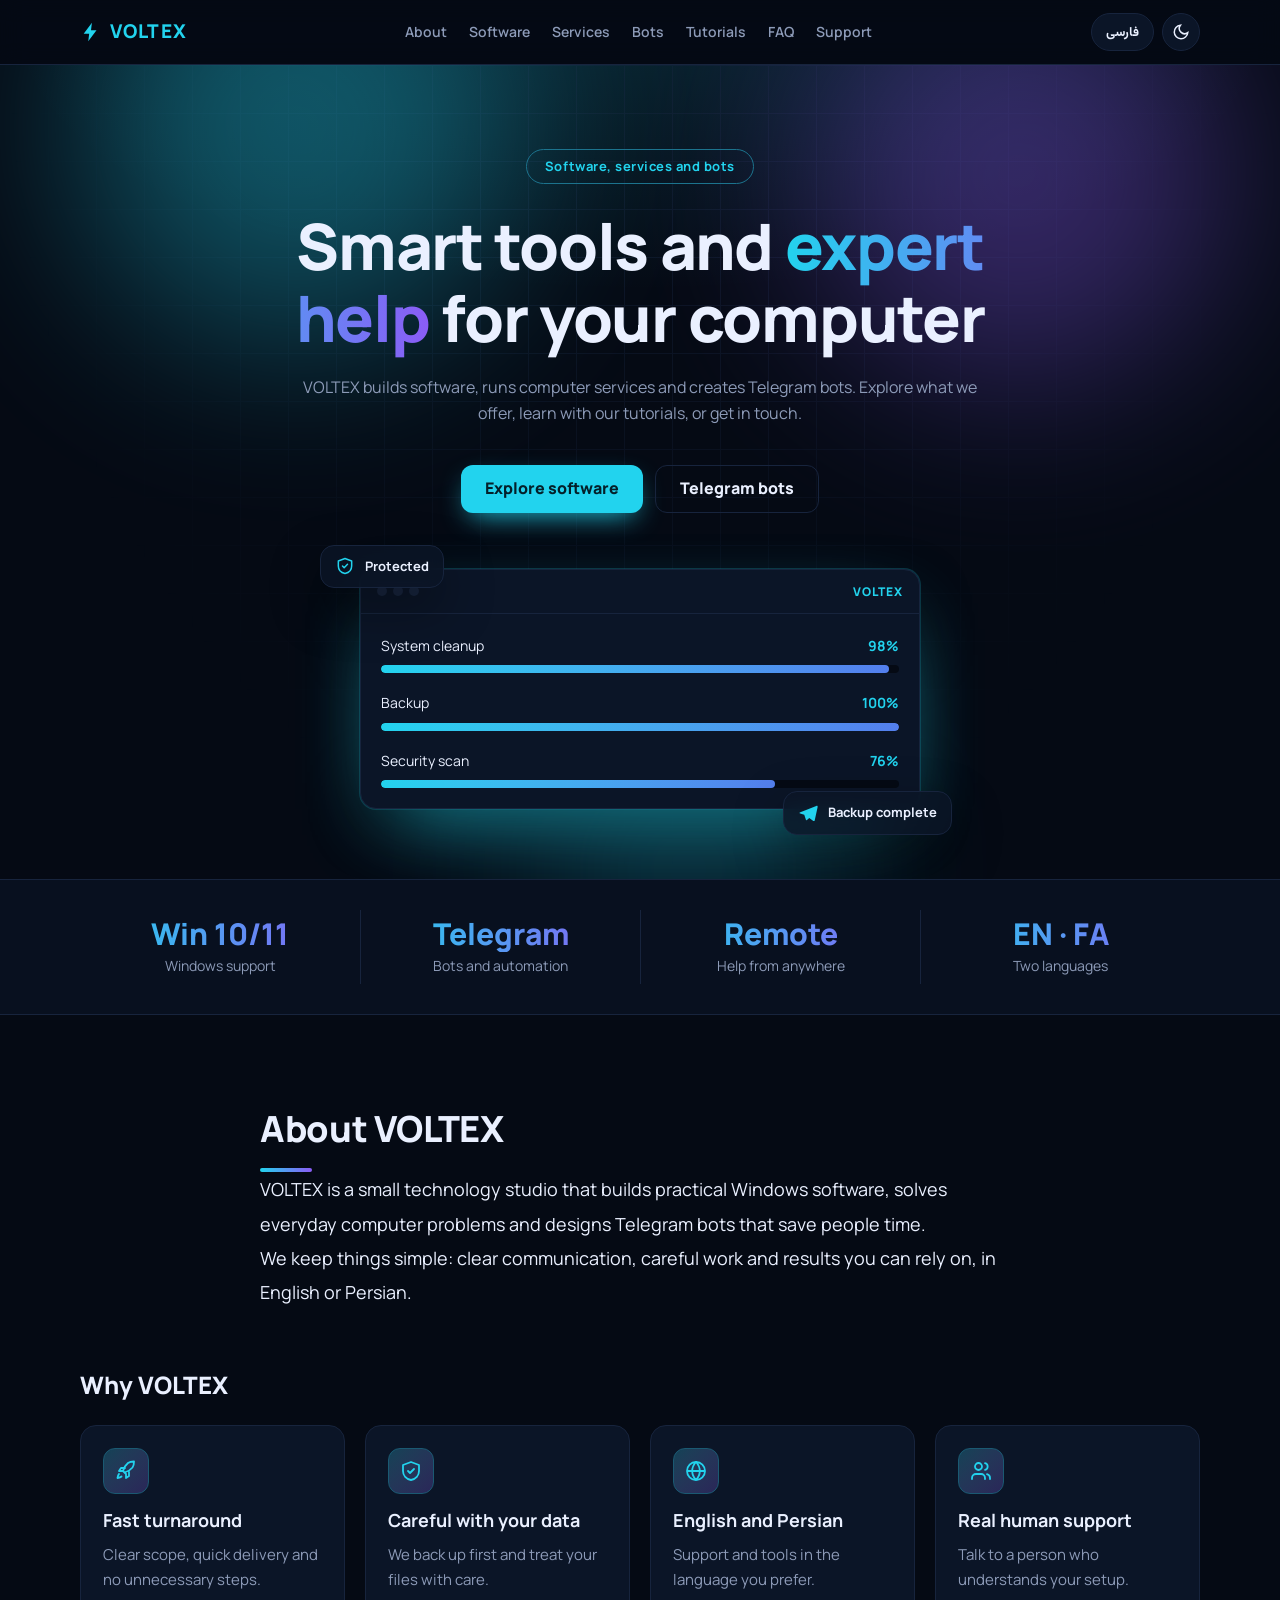
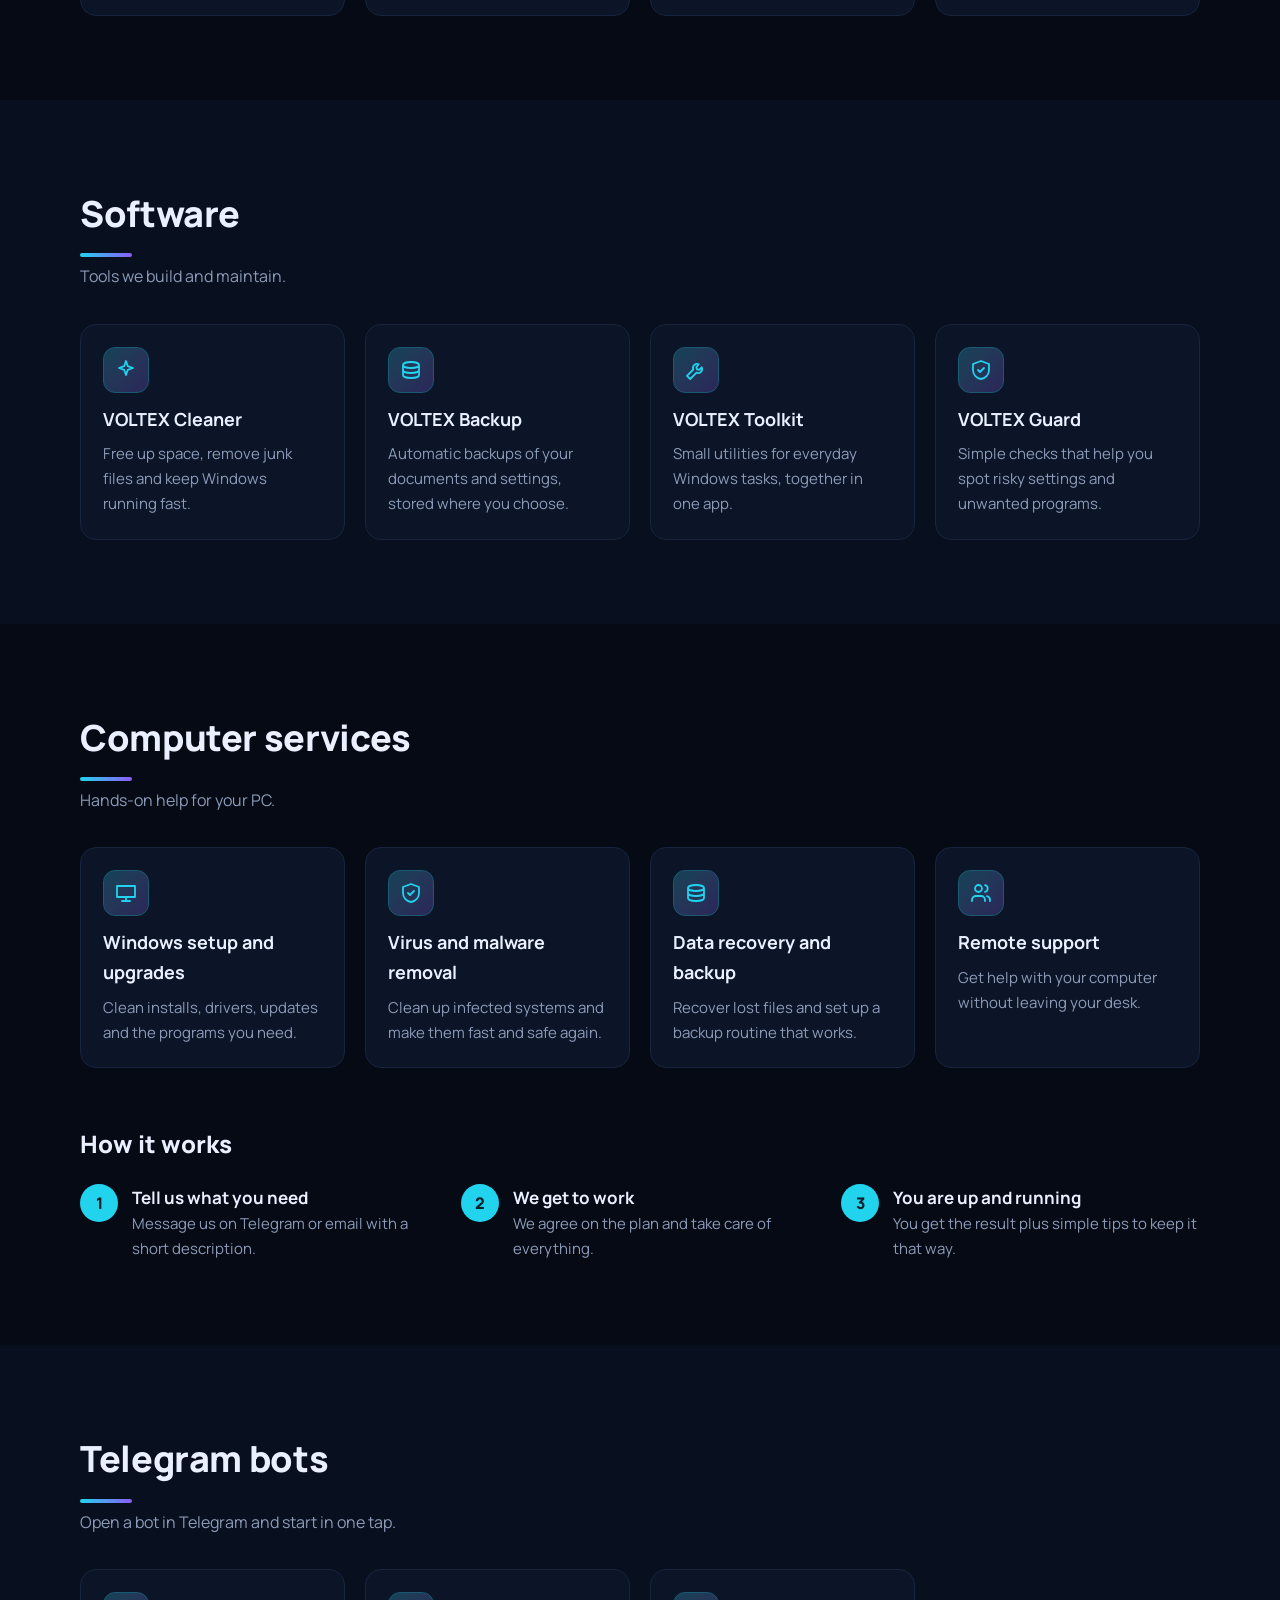
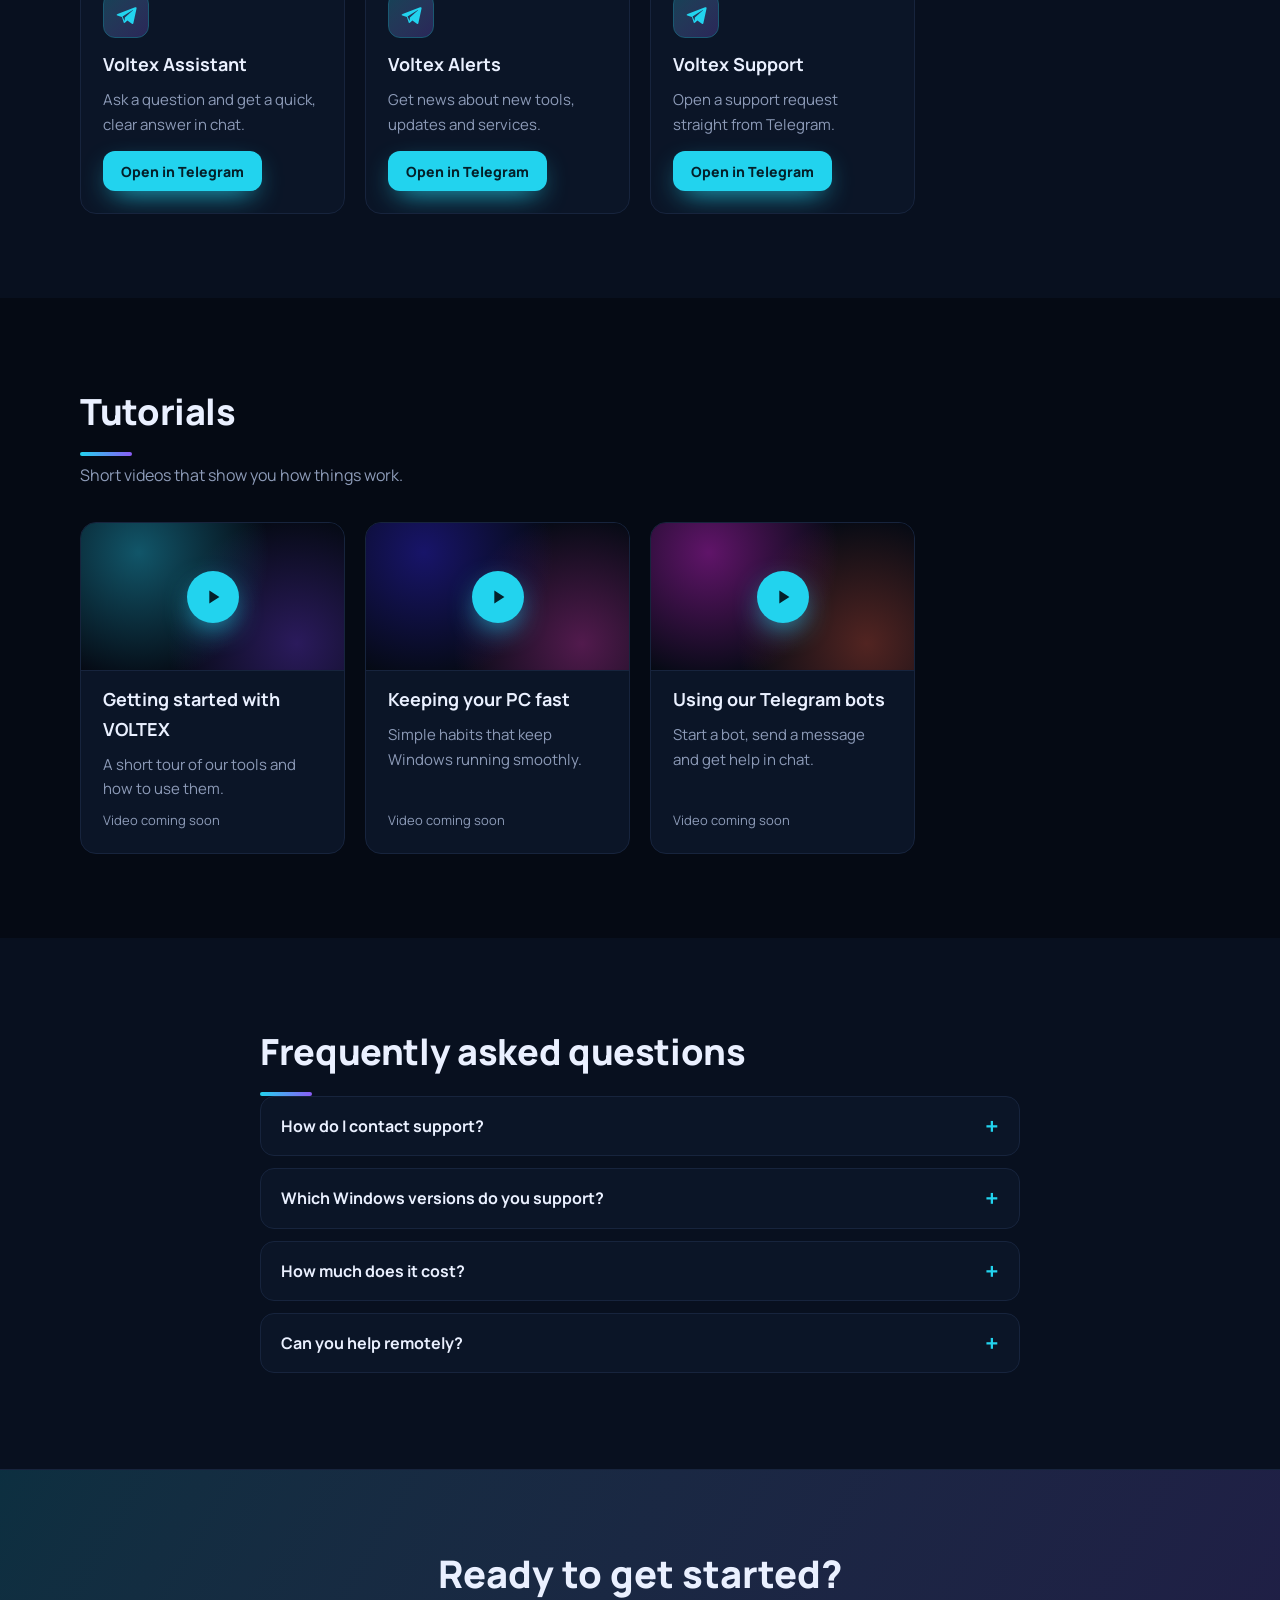
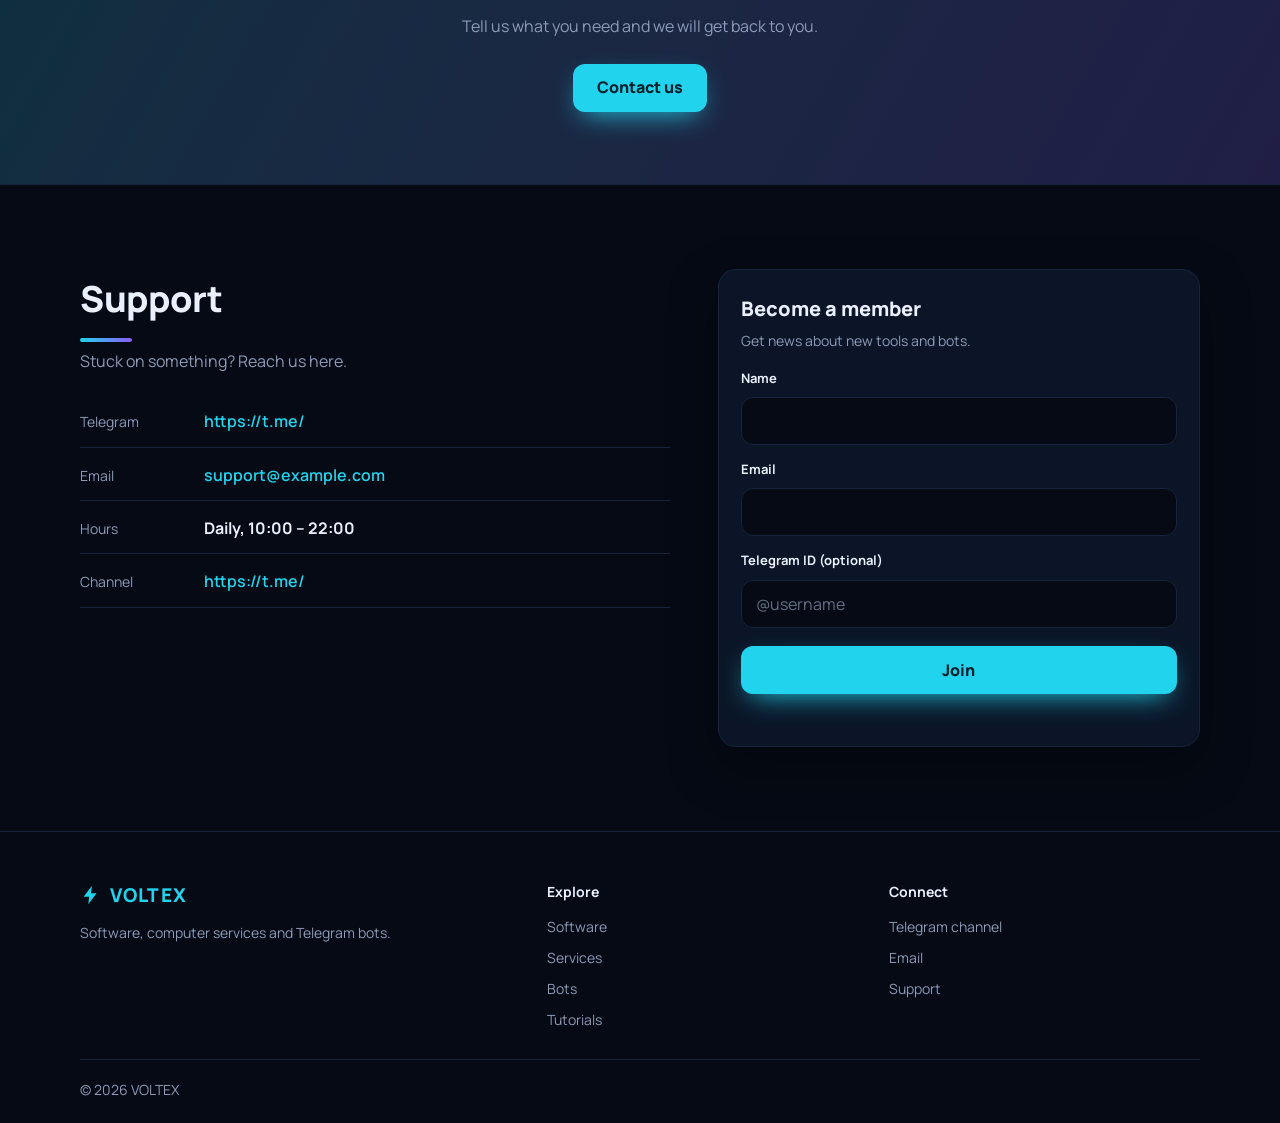
==== index.html @ 44227207 "Add files via upload" ====
<!DOCTYPE html>
<html lang="en" dir="ltr" data-theme="dark">
<head>
<meta charset="utf-8">
<meta name="viewport" content="width=device-width, initial-scale=1">
<title>VOLTEX</title>
<script>
  (function(){try{var t=localStorage.getItem("vx-theme")||"dark",l=localStorage.getItem("vx-lang")||"en",r=document.documentElement;
  r.dataset.theme=t;r.lang=l;r.dir=l==="fa"?"rtl":"ltr";}catch(e){}})();
</script>
<link rel="preconnect" href="https://fonts.googleapis.com">
<link rel="preconnect" href="https://fonts.gstatic.com" crossorigin>
<link href="https://fonts.googleapis.com/css2?family=Manrope:wght@400;500;600;700;800&family=Vazirmatn:wght@400;500;600;700;800&display=swap" rel="stylesheet">
<link rel="stylesheet" href="css/style.css">
</head>
<body>

<header class="nav">
  <div class="wrap nav-in">
    <a class="brand" href="#top" aria-label="VOLTEX">
      <svg width="22" height="22" viewBox="0 0 24 24" aria-hidden="true"><path d="M13 2 4 14h6l-1 8 9-12h-6z" fill="currentColor"/></svg>
      VOLTEX
    </a>
    <nav class="links" id="links">
      <a href="#about"><span class="en">About</span><span class="fa">معرفی</span></a>
      <a href="#software"><span class="en">Software</span><span class="fa">نرم‌افزار</span></a>
      <a href="#services"><span class="en">Services</span><span class="fa">خدمات</span></a>
      <a href="#bots"><span class="en">Bots</span><span class="fa">ربات‌ها</span></a>
      <a href="#tutorials"><span class="en">Tutorials</span><span class="fa">آموزش‌ها</span></a>
      <a href="#faq"><span class="en">FAQ</span><span class="fa">سوالات</span></a>
      <a href="#support"><span class="en">Support</span><span class="fa">پشتیبانی</span></a>
    </nav>
    <div class="tools">
      <button class="chip" id="langBtn" type="button" aria-label="Language"><span class="en">فارسی</span><span class="fa">EN</span></button>
      <button class="chip round" id="themeBtn" type="button" aria-label="Theme">
        <svg class="i-moon" width="18" height="18" viewBox="0 0 24 24" fill="none" stroke="currentColor" stroke-width="2"><path d="M21 12.8A9 9 0 1 1 11.2 3a7 7 0 0 0 9.8 9.8z"/></svg>
        <svg class="i-sun" width="18" height="18" viewBox="0 0 24 24" fill="none" stroke="currentColor" stroke-width="2"><circle cx="12" cy="12" r="4"/><path d="M12 2v2M12 20v2M4.9 4.9l1.4 1.4M17.7 17.7l1.4 1.4M2 12h2M20 12h2M4.9 19.1l1.4-1.4M17.7 6.3l1.4-1.4"/></svg>
      </button>
      <button class="chip round burger" id="burger" type="button" aria-label="Menu">
        <svg width="18" height="18" viewBox="0 0 24 24" fill="none" stroke="currentColor" stroke-width="2"><path d="M4 7h16M4 12h16M4 17h16"/></svg>
      </button>
    </div>
  </div>
</header>

<main id="top">
<section class="hero" id="home">
  <div class="aurora" aria-hidden="true"><i></i><i></i><i></i></div>
  <div class="wrap">
    <span class="pill"><span class="en">Software, services and bots</span><span class="fa">نرم‌افزار، خدمات و ربات‌ها</span></span>
    <h1>
      <span class="en">Smart tools and <em class="gt">expert help</em> for your computer</span>
      <span class="fa">ابزارهای هوشمند و <em class="gt">کمک تخصصی</em> برای رایانه شما</span>
    </h1>
    <p class="lead">
      <span class="en">VOLTEX builds software, runs computer services and creates Telegram bots. Explore what we offer, learn with our tutorials, or get in touch.</span>
      <span class="fa">VOLTEX نرم‌افزار می‌سازد، خدمات رایانه ارائه می‌دهد و ربات تلگرامی طراحی می‌کند. محصولات ما را ببینید، از آموزش‌ها یاد بگیرید یا با ما تماس بگیرید.</span>
    </p>
    <div class="cta">
      <a class="btn" href="#software"><span class="en">Explore software</span><span class="fa">مشاهده نرم‌افزارها</span></a>
      <a class="btn ghost" href="#bots"><span class="en">Telegram bots</span><span class="fa">ربات‌های تلگرامی</span></a>
    </div>
    <div class="stage" aria-hidden="true">
      <div class="fl a"><svg width="20" height="20" viewBox="0 0 24 24" fill="none" stroke="currentColor" stroke-width="1.8" stroke-linecap="round" stroke-linejoin="round"><path d="M12 3 4 6v6c0 4.5 3.2 8 8 9 4.8-1 8-4.5 8-9V6z"/><path d="M9 12l2 2 4-4"/></svg><span><span class="en">Protected</span><span class="fa">محافظت‌شده</span></span></div>
      <div class="fl b"><svg width="20" height="20" viewBox="0 0 24 24" fill="currentColor"><path d="M21.9 3.6 2.8 11c-1.3.5-1.3 1.3-.2 1.6l4.9 1.5 1.9 5.8c.2.6.1.8.7.8.5 0 .7-.2 1-.5l2.4-2.3 4.9 3.6c.9.5 1.5.2 1.7-.8L23.5 5c.3-1.3-.5-1.9-1.6-1.4z"/></svg><span><span class="en">Backup complete</span><span class="fa">پشتیبان‌گیری کامل شد</span></span></div>
    <div class="mock">
      <div class="mock-top"><i></i><i></i><i></i><span>VOLTEX</span></div>
      <div class="mock-body">
        <div class="mrow"><span><span class="en">System cleanup</span><span class="fa">پاکسازی سیستم</span></span><b>98%</b><div class="mbar"><span class="f" style="--w:98%"></span></div></div>
        <div class="mrow"><span><span class="en">Backup</span><span class="fa">پشتیبان‌گیری</span></span><b>100%</b><div class="mbar"><span class="f" style="--w:100%"></span></div></div>
        <div class="mrow"><span><span class="en">Security scan</span><span class="fa">اسکن امنیتی</span></span><b>76%</b><div class="mbar"><span class="f" style="--w:76%"></span></div></div>
      </div>
    </div>
    </div>
  </div>
</section>

<section class="stats"><div class="wrap stats-in" id="statsRow"></div></section>

<section class="sec" id="about">
  <div class="wrap narrow">
    <h2 class="sh"><span class="en">About VOLTEX</span><span class="fa">درباره VOLTEX</span></h2>
    <div class="about" id="aboutText"></div>
  </div>
  <div class="wrap">
    <h3 class="sh2"><span class="en">Why VOLTEX</span><span class="fa">چرا VOLTEX</span></h3>
    <div class="cards" id="featuresCards"></div>
  </div>
</section>

<section class="sec alt" id="software">
  <div class="wrap">
    <h2 class="sh"><span class="en">Software</span><span class="fa">نرم‌افزارها</span></h2>
    <p class="sub"><span class="en">Tools we build and maintain.</span><span class="fa">ابزارهایی که می‌سازیم و نگهداری می‌کنیم.</span></p>
    <div class="cards" id="softwareCards"></div>
  </div>
</section>

<section class="sec" id="services">
  <div class="wrap">
    <h2 class="sh"><span class="en">Computer services</span><span class="fa">خدمات رایانه</span></h2>
    <p class="sub"><span class="en">Hands-on help for your PC.</span><span class="fa">کمک تخصصی برای سیستم شما.</span></p>
    <div class="cards" id="servicesCards"></div>
    <h3 class="sh2"><span class="en">How it works</span><span class="fa">چطور کار می‌کند</span></h3>
    <ol class="steps" id="stepsList"></ol>
  </div>
</section>

<section class="sec alt" id="bots">
  <div class="wrap">
    <h2 class="sh"><span class="en">Telegram bots</span><span class="fa">ربات‌های تلگرامی</span></h2>
    <p class="sub"><span class="en">Open a bot in Telegram and start in one tap.</span><span class="fa">ربات را در تلگرام باز کنید و با یک لمس شروع کنید.</span></p>
    <div class="cards" id="botsCards"></div>
  </div>
</section>

<section class="sec" id="tutorials">
  <div class="wrap">
    <h2 class="sh"><span class="en">Tutorials</span><span class="fa">آموزش‌ها</span></h2>
    <p class="sub"><span class="en">Short videos that show you how things work.</span><span class="fa">ویدیوهای کوتاه برای یادگیری کار با ابزارها.</span></p>
    <div class="cards" id="tutorialsCards"></div>
  </div>
</section>

<section class="sec alt" id="faq">
  <div class="wrap narrow">
    <h2 class="sh"><span class="en">Frequently asked questions</span><span class="fa">سوالات متداول</span></h2>
    <div class="faq" id="faqList"></div>
  </div>
</section>

<section class="cta-band">
  <div class="wrap">
    <h2><span class="en">Ready to get started?</span><span class="fa">آماده شروع هستید؟</span></h2>
    <p><span class="en">Tell us what you need and we will get back to you.</span><span class="fa">نیاز خود را بگویید تا با شما تماس بگیریم.</span></p>
    <a class="btn" href="#support"><span class="en">Contact us</span><span class="fa">تماس با ما</span></a>
  </div>
</section>

<section class="sec" id="support">
  <div class="wrap two">
    <div>
      <h2 class="sh"><span class="en">Support</span><span class="fa">پشتیبانی</span></h2>
      <p class="sub"><span class="en">Stuck on something? Reach us here.</span><span class="fa">مشکلی دارید؟ از اینجا با ما در تماس باشید.</span></p>
      <ul class="contact" id="contactList"></ul>
    </div>
    <div class="panel join">
      <h3><span class="en">Become a member</span><span class="fa">عضو شوید</span></h3>
      <p class="hint"><span class="en">Get news about new tools and bots.</span><span class="fa">از ابزارها و ربات‌های جدید باخبر شوید.</span></p>
      <div class="field"><label for="jName"><span class="en">Name</span><span class="fa">نام</span></label><input id="jName" type="text" autocomplete="name"></div>
      <div class="field"><label for="jEmail"><span class="en">Email</span><span class="fa">ایمیل</span></label><input id="jEmail" type="email" dir="ltr" autocomplete="email"></div>
      <div class="field"><label for="jTg"><span class="en">Telegram ID (optional)</span><span class="fa">آیدی تلگرام (اختیاری)</span></label><input id="jTg" type="text" dir="ltr" placeholder="@username"></div>
      <button class="btn wide" id="joinBtn" type="button"><span class="en">Join</span><span class="fa">عضویت</span></button>
      <p class="msg" id="joinMsg" role="status"></p>
    </div>
  </div>
</section>
</main>

<footer class="foot">
  <div class="wrap foot-grid">
    <div>
      <a class="brand" href="#top"><svg width="22" height="22" viewBox="0 0 24 24" aria-hidden="true"><path d="M13 2 4 14h6l-1 8 9-12h-6z" fill="currentColor"/></svg>VOLTEX</a>
      <p class="fnote"><span class="en">Software, computer services and Telegram bots.</span><span class="fa">نرم‌افزار، خدمات رایانه و ربات‌های تلگرامی.</span></p>
    </div>
    <div class="fcol">
      <h5><span class="en">Explore</span><span class="fa">بخش‌ها</span></h5>
      <a href="#software"><span class="en">Software</span><span class="fa">نرم‌افزار</span></a>
      <a href="#services"><span class="en">Services</span><span class="fa">خدمات</span></a>
      <a href="#bots"><span class="en">Bots</span><span class="fa">ربات‌ها</span></a>
      <a href="#tutorials"><span class="en">Tutorials</span><span class="fa">آموزش‌ها</span></a>
    </div>
    <div class="fcol">
      <h5><span class="en">Connect</span><span class="fa">ارتباط</span></h5>
      <a id="fTg" target="_blank" rel="noopener" hidden><span class="en">Telegram channel</span><span class="fa">کانال تلگرام</span></a>
      <a id="fMail" hidden><span class="en">Email</span><span class="fa">ایمیل</span></a>
      <a href="#support"><span class="en">Support</span><span class="fa">پشتیبانی</span></a>
    </div>
  </div>
  <div class="wrap foot-in"><span>© <span id="yr"></span> VOLTEX</span></div>
</footer>

<script src="js/content.js"></script>
<script src="js/app.js"></script>
</body>
</html>
---- css/style.css ----
:root[data-theme="dark"]{--bg:#050a14;--bg2:#08101f;--surface:#0b1527;--line:#17243d;--text:#eaf0ff;--muted:#8d9bb8;--accent:#22d3ee;--accent-ink:#04202a;--glow:rgba(34,211,238,.13);--shadow:0 20px 50px rgba(0,0,0,.35)}
:root[data-theme="light"]{--bg:#f3f6fb;--bg2:#eaf0f8;--surface:#ffffff;--line:#d9e2ef;--text:#0a1426;--muted:#53647f;--accent:#0e7490;--accent-ink:#ffffff;--glow:rgba(14,116,144,.10);--shadow:0 20px 40px rgba(20,40,80,.08)}

*{box-sizing:border-box;margin:0}
html{scroll-behavior:smooth;scroll-padding-top:76px}
body{background:var(--bg);color:var(--text);font:400 16px/1.65 'Manrope','Vazirmatn',system-ui,sans-serif;transition:background .25s,color .25s}
html[lang="fa"] body{font-family:'Vazirmatn','Manrope',system-ui,sans-serif}
a{color:inherit;text-decoration:none}
button,input,select{font:inherit;color:inherit}
:focus-visible{outline:2px solid var(--accent);outline-offset:3px;border-radius:8px}

/* bilingual switch */
html[lang="fa"] .en{display:none!important}
html:not([lang="fa"]) .fa{display:none!important}

.wrap{width:min(1120px,92%);margin-inline:auto}
.narrow{width:min(760px,92%)}

/* nav */
.nav{position:sticky;top:0;z-index:20;background:color-mix(in srgb,var(--bg) 85%,transparent);backdrop-filter:blur(12px);border-bottom:1px solid var(--line)}
.nav-in{display:flex;align-items:center;justify-content:space-between;height:64px;gap:16px}
.brand{display:flex;align-items:center;gap:8px;font-weight:800;letter-spacing:.06em;color:var(--accent);font-size:19px}
.links{display:flex;gap:22px;font-size:14px;font-weight:600;color:var(--muted)}
.links a:hover{color:var(--text)}
.tools{display:flex;gap:8px;align-items:center}
.chip{height:38px;padding:0 14px;border:1px solid var(--line);background:var(--surface);border-radius:999px;cursor:pointer;font-size:13px;font-weight:700;display:inline-flex;align-items:center;justify-content:center}
.chip.round{width:38px;padding:0}
.chip:hover{border-color:var(--accent)}
.burger{display:none}
.i-sun{display:none}
html[data-theme="light"] .i-sun{display:block}
html[data-theme="light"] .i-moon{display:none}

/* hero */
.hero{padding:84px 0 70px;text-align:center;background:radial-gradient(900px 380px at 50% -40px,var(--glow),transparent 70%)}
.pill{display:inline-block;padding:6px 18px;border:1px solid color-mix(in srgb,var(--accent) 45%,var(--line));border-radius:999px;font-size:13px;font-weight:700;color:var(--accent);letter-spacing:.04em}
.hero h1{font-size:clamp(34px,6vw,64px);line-height:1.12;font-weight:800;letter-spacing:-.02em;margin:26px auto 20px;max-width:15em;text-wrap:balance}
html[lang="fa"] .hero h1{letter-spacing:0;line-height:1.35}
.lead{max-width:44em;margin:0 auto 38px;color:var(--muted)}

.panel{background:var(--surface);border:1px solid var(--line);border-radius:18px;padding:22px;box-shadow:var(--shadow)}
label{display:block;font-size:13px;font-weight:700;margin-bottom:8px}
input,select{width:100%;height:48px;padding:0 14px;background:var(--bg);border:1px solid var(--line);border-radius:12px;transition:border-color .2s}
input:focus,select:focus{border-color:var(--accent);outline:none}
input::placeholder{color:var(--muted);opacity:.7}
select:disabled,input:disabled{opacity:.55}

.btn{height:48px;padding:0 24px;border:0;border-radius:12px;background:var(--accent);color:var(--accent-ink);font-weight:800;cursor:pointer;white-space:nowrap;display:inline-flex;align-items:center;justify-content:center;transition:filter .2s,transform .1s}
.btn:hover{filter:brightness(1.1)}
.btn:active{transform:translateY(1px)}
.btn:disabled{opacity:.45;cursor:not-allowed;filter:none}
.btn.wide{width:100%;margin-top:18px}
.btn.small{height:40px;padding:0 18px;font-size:14px;margin-top:6px}

.msg{min-height:1.4em;margin-top:10px;font-size:14px;color:var(--muted)}
.msg.err{color:#f87171}
.msg.ok{color:#34d399}

.hint{color:var(--muted);font-size:14px;margin:4px 0 16px}

/* sections */
.sec{padding:84px 0}
.sec.alt{background:var(--bg2)}
.sh{font-size:clamp(26px,3.4vw,36px);font-weight:800;letter-spacing:-.01em}
.sub{color:var(--muted);margin:6px 0 34px}
.about p{font-size:18px;line-height:1.9;color:var(--text)}
.cards{display:grid;grid-template-columns:repeat(auto-fill,minmax(260px,1fr));gap:20px}
.card{background:var(--surface);border:1px solid var(--line);border-radius:16px;padding:22px;display:flex;flex-direction:column;gap:8px;align-items:flex-start;transition:border-color .2s}
.card:hover{border-color:color-mix(in srgb,var(--accent) 55%,var(--line))}
.card h3{font-size:18px;font-weight:700}
.card p{color:var(--muted);font-size:15px;flex:1}
.ico{width:46px;height:46px;border-radius:12px;display:grid;place-items:center;font-size:22px;background:var(--glow);margin-bottom:4px}
.ico.tg{color:var(--accent)}
.more{color:var(--accent);font-weight:700;font-size:14px}
.more:hover{text-decoration:underline}
.soon{font-size:13px;color:var(--muted)}
.empty{color:var(--muted);grid-column:1/-1}
.vid{padding:0;overflow:hidden}
.vid>*:not(.thumb){margin-inline:22px}
.vid>*:last-child{margin-bottom:22px}
.thumb{width:100%;aspect-ratio:16/9;background:linear-gradient(135deg,var(--glow),var(--bg)) center/cover;display:grid;place-items:center;margin-bottom:6px;border-bottom:1px solid var(--line)}
.play{width:52px;height:52px;border-radius:50%;display:grid;place-items:center;background:var(--accent);color:var(--accent-ink)}

.two{display:grid;grid-template-columns:1.1fr .9fr;gap:48px;align-items:start}
.contact{list-style:none;padding:0;display:grid;gap:14px}
.contact li{display:flex;gap:14px;align-items:baseline;border-bottom:1px solid var(--line);padding-bottom:12px;flex-wrap:wrap}
.contact li>span{min-width:110px;color:var(--muted);font-size:14px}
.contact a{color:var(--accent);font-weight:600;overflow-wrap:anywhere}
.join h3{font-size:20px;font-weight:800}
.join .field{margin-top:14px}

.foot{border-top:1px solid var(--line);padding:26px 0;color:var(--muted);font-size:14px}
.foot-in{display:flex;gap:10px 24px;justify-content:space-between;flex-wrap:wrap}
.foot a:hover{color:var(--text)}

@media (max-width:860px){
  .links{position:absolute;inset:64px 0 auto 0;flex-direction:column;gap:0;background:var(--bg);border-bottom:1px solid var(--line);display:none;padding:8px 4%}
  .links.open{display:flex}
  .links a{padding:12px 0;border-bottom:1px solid var(--line)}
  .burger{display:inline-flex}
  .two{grid-template-columns:1fr;gap:36px}
  .hero{padding-top:56px}
}
@media (max-width:560px){
}
@media (prefers-reduced-motion:reduce){*{animation:none!important;transition:none!important;scroll-behavior:auto!important}}

.cta{display:flex;gap:12px;justify-content:center;flex-wrap:wrap}
.btn.ghost{background:transparent;color:var(--text);border:1px solid var(--line)}
.btn.ghost:hover{border-color:var(--accent);filter:none}

/* ---- polish ---- */
.hero{position:relative;overflow:hidden}
.hero::before{content:"";position:absolute;inset:0;background-image:linear-gradient(var(--line) 1px,transparent 1px),linear-gradient(90deg,var(--line) 1px,transparent 1px);background-size:48px 48px;opacity:.45;-webkit-mask-image:radial-gradient(ellipse at 50% 0,#000 15%,transparent 70%);mask-image:radial-gradient(ellipse at 50% 0,#000 15%,transparent 70%)}
.hero .wrap{position:relative}
.mock{max-width:560px;margin:56px auto 0;background:var(--surface);border:1px solid var(--line);border-radius:16px;box-shadow:var(--shadow);text-align:start;overflow:hidden}
.mock-top{display:flex;gap:6px;align-items:center;padding:12px 16px;border-bottom:1px solid var(--line)}
.mock-top i{width:10px;height:10px;border-radius:50%;background:var(--line)}
.mock-top>span{margin-inline-start:auto;font-size:12px;font-weight:800;letter-spacing:.08em;color:var(--accent)}
.mock-body{padding:20px;display:grid;gap:18px}
.mrow{display:grid;grid-template-columns:1fr auto;gap:8px 12px;font-size:14px}
.mrow b{color:var(--accent)}
.mbar{grid-column:1/-1;height:8px;border-radius:99px;background:var(--bg);overflow:hidden}
.mbar .f{display:block;height:100%;width:var(--w);background:linear-gradient(90deg,var(--accent),color-mix(in srgb,var(--accent) 45%,#7c3aed));border-radius:99px;animation:fill 1.6s ease-out both}
@keyframes fill{from{width:0}}
.stats{border-block:1px solid var(--line);background:var(--bg2)}
.stats-in{display:grid;grid-template-columns:repeat(auto-fit,minmax(160px,1fr));gap:16px;padding:30px 0;text-align:center}
.stat b{display:block;font-size:34px;font-weight:800;color:var(--accent);line-height:1.2}
.stat span{color:var(--muted);font-size:14px}
.sh2{font-size:24px;font-weight:800;margin:56px 0 20px}
.about+*{margin-top:0}
.card{transition:border-color .2s,transform .2s}
.card:hover{transform:translateY(-3px)}
.steps{list-style:none;padding:0;display:grid;grid-template-columns:repeat(auto-fit,minmax(240px,1fr));gap:22px}
.steps li{display:flex;gap:14px;align-items:flex-start}
.n{flex:none;width:38px;height:38px;border-radius:50%;display:grid;place-items:center;background:var(--accent);color:var(--accent-ink);font-weight:800}
.steps h4{font-size:17px;font-weight:700}
.steps p{color:var(--muted);font-size:15px}
.faq details{background:var(--surface);border:1px solid var(--line);border-radius:14px;padding:16px 20px;margin-bottom:12px}
.faq details[open]{border-color:color-mix(in srgb,var(--accent) 50%,var(--line))}
.faq summary{cursor:pointer;font-weight:700;list-style:none;display:flex;justify-content:space-between;align-items:center;gap:12px}
.faq summary::-webkit-details-marker{display:none}
.faq summary::after{content:"+";color:var(--accent);font-size:24px;line-height:1}
.faq details[open] summary::after{content:"\2013"}
.faq p{color:var(--muted);margin-top:10px}
.cta-band{padding:72px 0;text-align:center;background:linear-gradient(135deg,var(--glow),transparent),var(--bg2);border-block:1px solid var(--line)}
.cta-band h2{font-size:clamp(26px,3.6vw,38px);font-weight:800}
.cta-band p{color:var(--muted);margin:8px 0 24px}
html.js .rv{opacity:0;transform:translateY(16px);transition:opacity .6s ease,transform .6s ease}
html.js .rv.in{opacity:1;transform:none}

/* ---- premium layer ---- */
:root[data-theme="dark"]{--a2:#8b5cf6}
:root[data-theme="light"]{--a2:#6d28d9}
.gt{font-style:normal;background:linear-gradient(90deg,var(--accent),var(--a2));-webkit-background-clip:text;background-clip:text;color:transparent}
.btn{box-shadow:0 10px 28px -10px var(--accent)}
.btn.ghost{box-shadow:none}
.aurora{position:absolute;inset:0;overflow:hidden;pointer-events:none}
.aurora i{position:absolute;border-radius:50%;filter:blur(90px);opacity:.34;animation:drift 14s ease-in-out infinite alternate}
.aurora i:nth-child(1){width:440px;height:440px;background:var(--accent);top:-160px;inset-inline-start:6%}
.aurora i:nth-child(2){width:420px;height:420px;background:var(--a2);top:-100px;inset-inline-end:4%;animation-delay:-5s}
.aurora i:nth-child(3){width:300px;height:300px;background:var(--accent);bottom:-140px;inset-inline-start:42%;opacity:.18;animation-delay:-9s}
html[data-theme="light"] .aurora i{opacity:.2}
@keyframes drift{to{transform:translate(50px,34px) scale(1.18)}}
.stage{position:relative;max-width:560px;margin:56px auto 0}
.stage .mock{margin:0;box-shadow:var(--shadow),0 0 0 1px color-mix(in srgb,var(--accent) 22%,transparent),0 30px 80px -30px var(--accent)}
.fl{position:absolute;z-index:2;display:flex;gap:10px;align-items:center;padding:10px 14px;background:color-mix(in srgb,var(--surface) 82%,transparent);-webkit-backdrop-filter:blur(10px);backdrop-filter:blur(10px);border:1px solid var(--line);border-radius:14px;box-shadow:var(--shadow);font-size:13px;font-weight:700;animation:floaty 6s ease-in-out infinite}
.fl svg{color:var(--accent);flex:none}
.fl.a{top:-24px;inset-inline-start:-40px}
.fl.b{bottom:-26px;inset-inline-end:-32px;animation-delay:-3s}
@keyframes floaty{50%{transform:translateY(-9px)}}
@media (max-width:640px){.fl.a{inset-inline-start:-6px}.fl.b{inset-inline-end:-6px}}
.sh::after{content:"";display:block;width:52px;height:4px;border-radius:4px;margin-top:10px;background:linear-gradient(90deg,var(--accent),var(--a2))}
.stat b{background:linear-gradient(90deg,var(--accent),var(--a2));-webkit-background-clip:text;background-clip:text;color:transparent;font-size:30px}
.stats-in{gap:0}
.stat{padding:6px 12px;border-inline-start:1px solid var(--line)}
.stat:first-child{border-inline-start:0}
@media (max-width:640px){.stat{border:0}}
.card{position:relative;overflow:hidden}
.card::before{content:"";position:absolute;inset:0;pointer-events:none;opacity:0;transition:opacity .25s;background:radial-gradient(260px circle at var(--mx,50%) var(--my,0%),color-mix(in srgb,var(--accent) 16%,transparent),transparent 70%)}
.card:hover::before{opacity:1}
.card>*{position:relative}
.ico{background:linear-gradient(135deg,color-mix(in srgb,var(--accent) 24%,transparent),color-mix(in srgb,var(--a2) 24%,transparent));color:var(--accent);border:1px solid color-mix(in srgb,var(--accent) 30%,var(--line))}
.ico:not(.tg) svg{width:24px;height:24px;fill:none;stroke:currentColor;stroke-width:1.8;stroke-linecap:round;stroke-linejoin:round}
.thumb{background:radial-gradient(circle at 22% 20%,hsl(var(--h,190) 90% 55%/.38),transparent 55%),radial-gradient(circle at 82% 82%,hsl(calc(var(--h,190) + 70) 90% 60%/.32),transparent 52%),var(--bg);background-size:cover;background-position:center}
.play{box-shadow:0 10px 30px -8px var(--accent);transition:transform .2s}
.vid:hover .play{transform:scale(1.1)}
.cta-band{background:linear-gradient(120deg,color-mix(in srgb,var(--accent) 16%,transparent),color-mix(in srgb,var(--a2) 18%,transparent)),var(--bg2)}
.nav{transition:box-shadow .25s}
.nav.scrolled{box-shadow:0 8px 30px -18px #000}
#prog{position:fixed;top:0;inset-inline:0;height:3px;z-index:30;transform-origin:left;transform:scaleX(0);background:linear-gradient(90deg,var(--accent),var(--a2))}
html[dir="rtl"] #prog{transform-origin:right}
#toTop{position:fixed;bottom:22px;inset-inline-end:22px;width:44px;height:44px;border-radius:50%;border:1px solid var(--line);background:var(--surface);color:var(--accent);cursor:pointer;display:grid;place-items:center;opacity:0;pointer-events:none;transition:opacity .25s,transform .25s;z-index:25;box-shadow:var(--shadow)}
#toTop.on{opacity:1;pointer-events:auto}
#toTop:hover{transform:translateY(-3px)}
.foot{padding:48px 0 22px}
.foot-grid{display:grid;grid-template-columns:1.4fr 1fr 1fr;gap:32px;margin-bottom:28px}
.fnote{margin-top:10px;max-width:26em}
.fcol{display:grid;gap:8px;align-content:start}
.fcol h5{color:var(--text);font-size:14px;margin-bottom:4px}
.fcol a:hover{color:var(--accent)}
.foot-in{border-top:1px solid var(--line);padding-top:18px}
@media (max-width:700px){.foot-grid{grid-template-columns:1fr}}
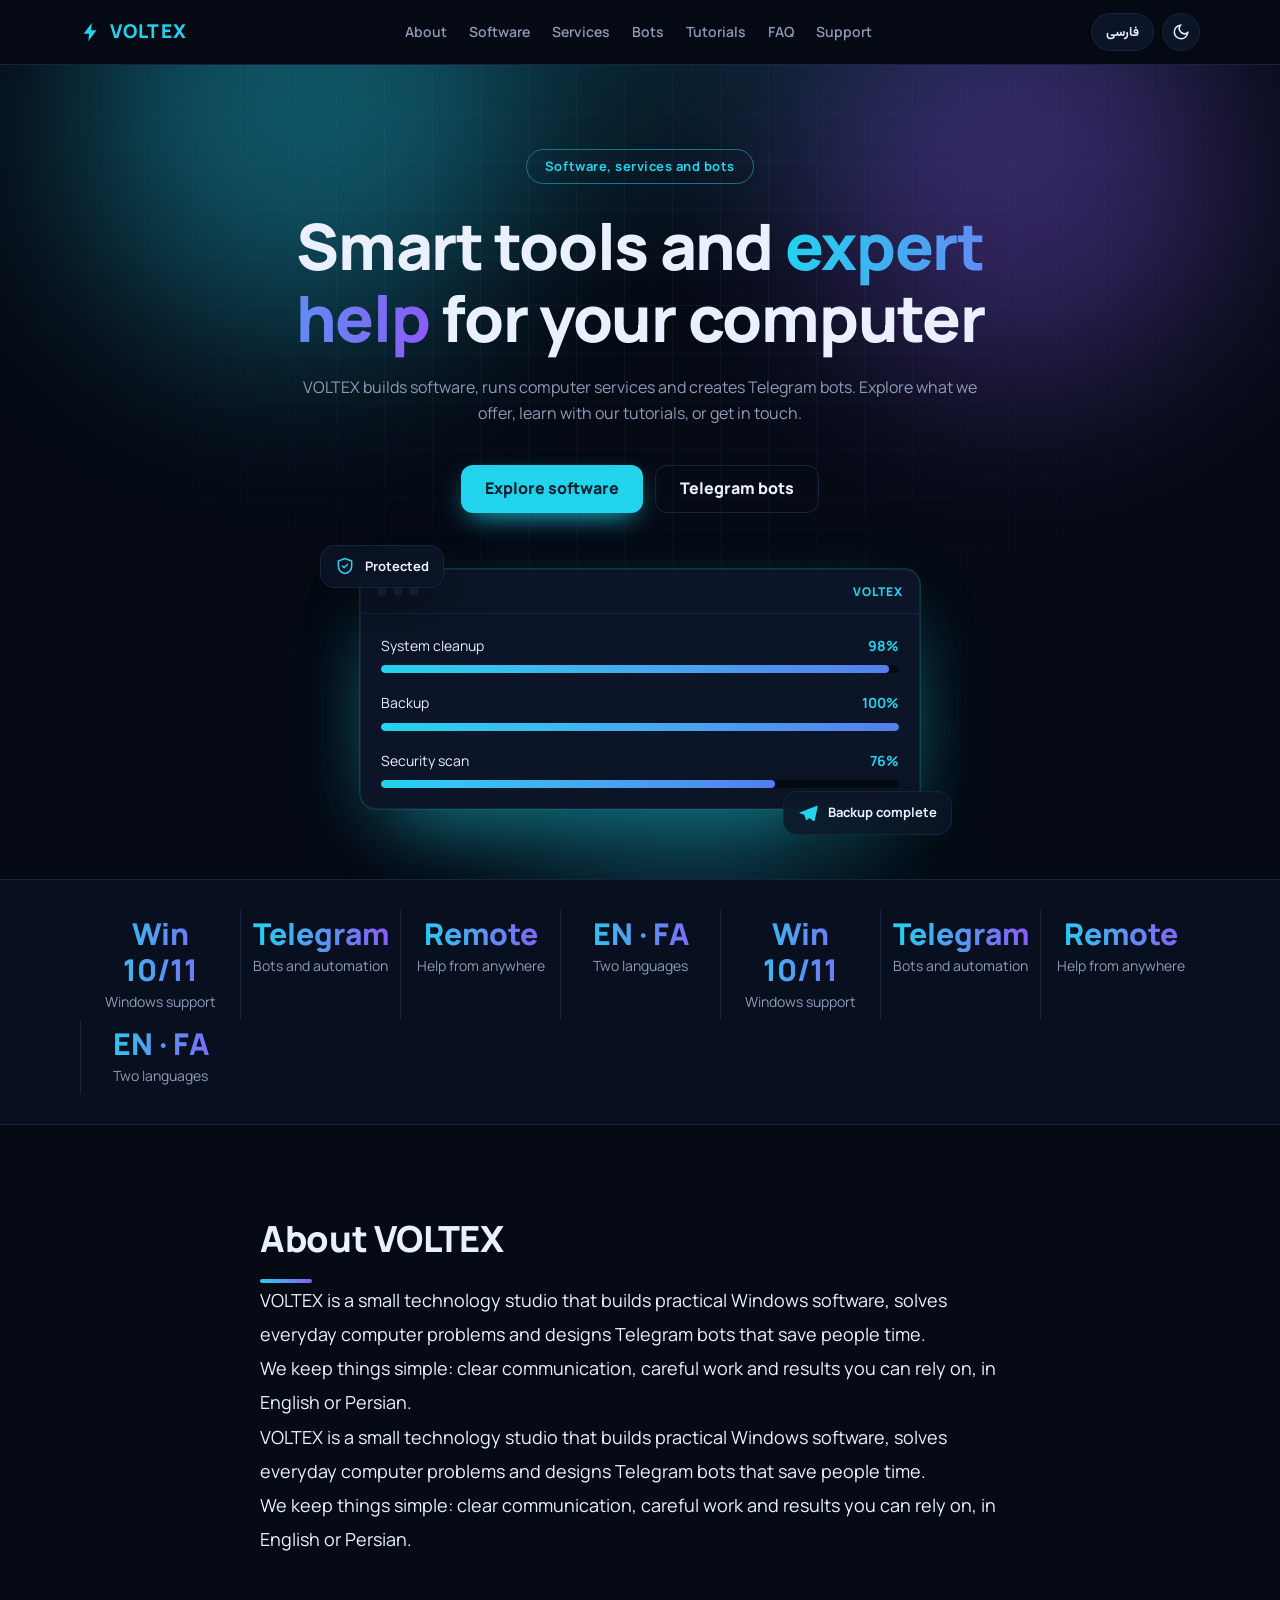
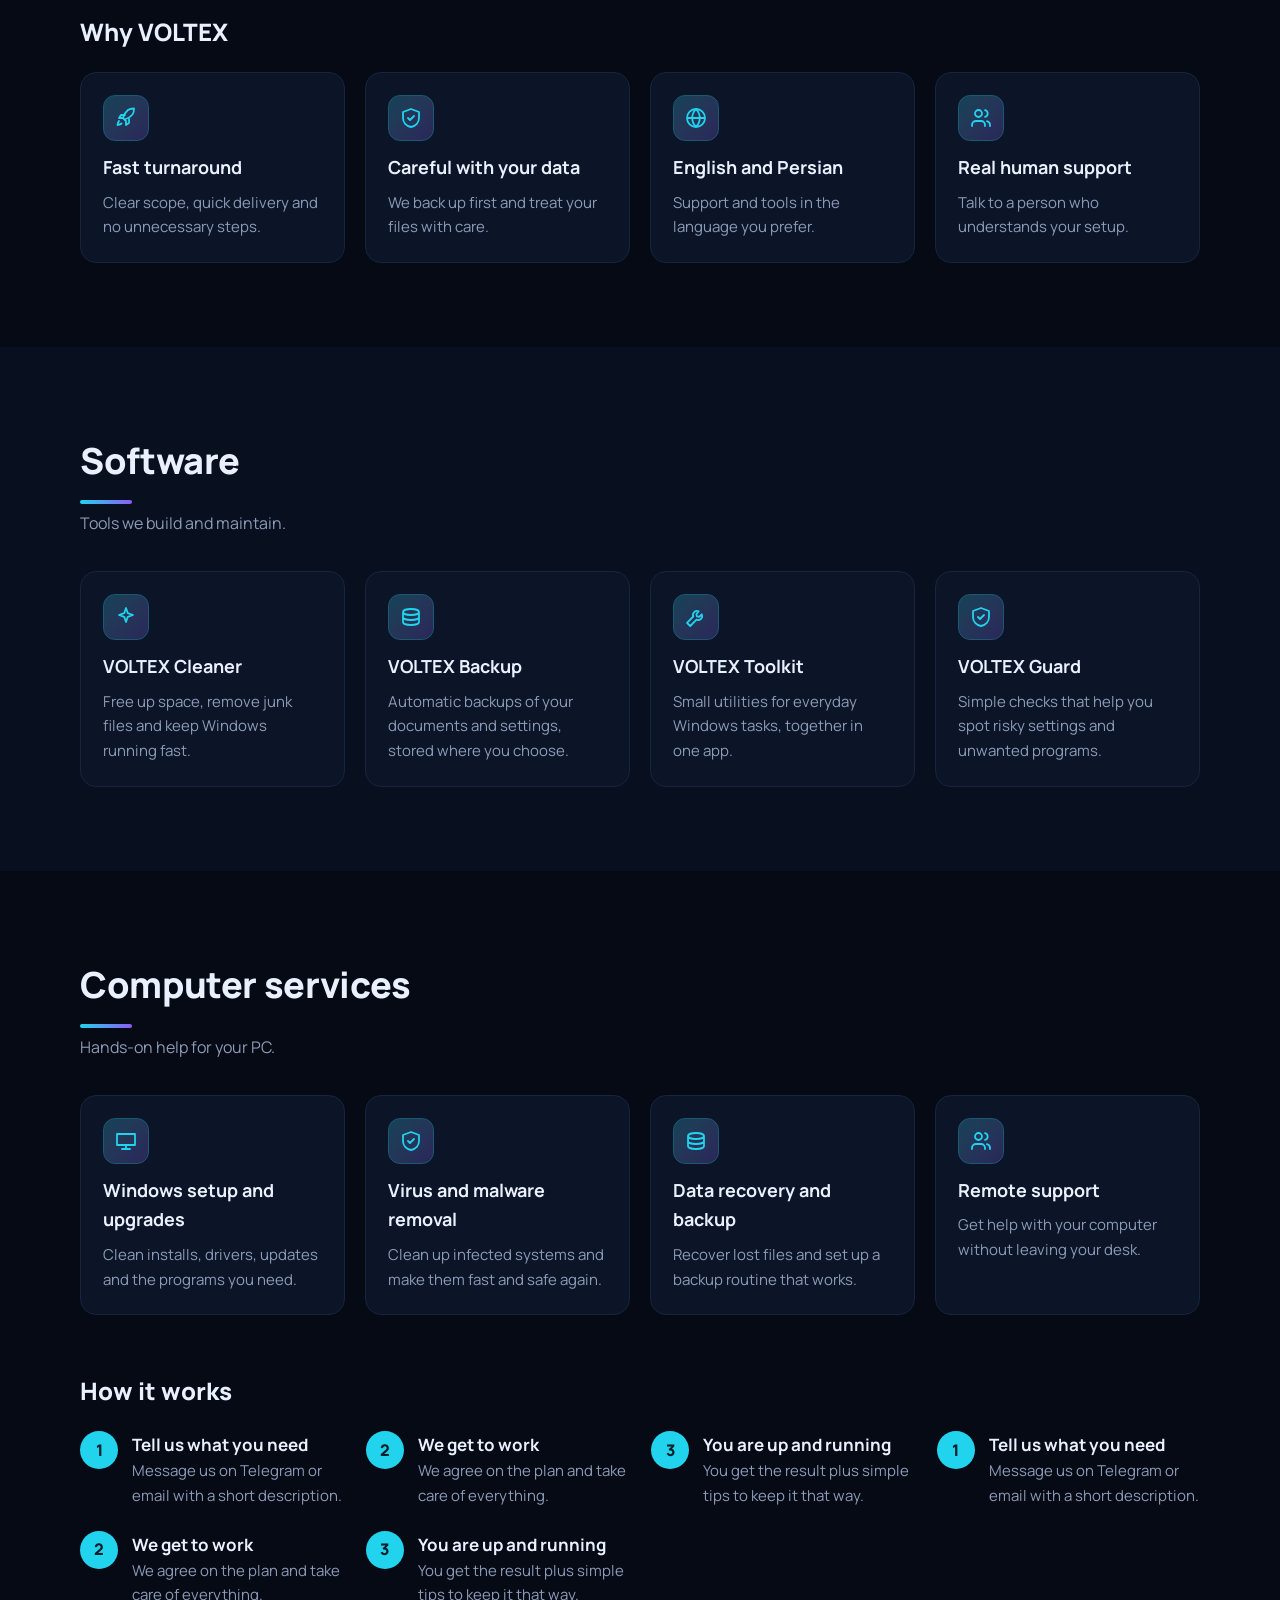
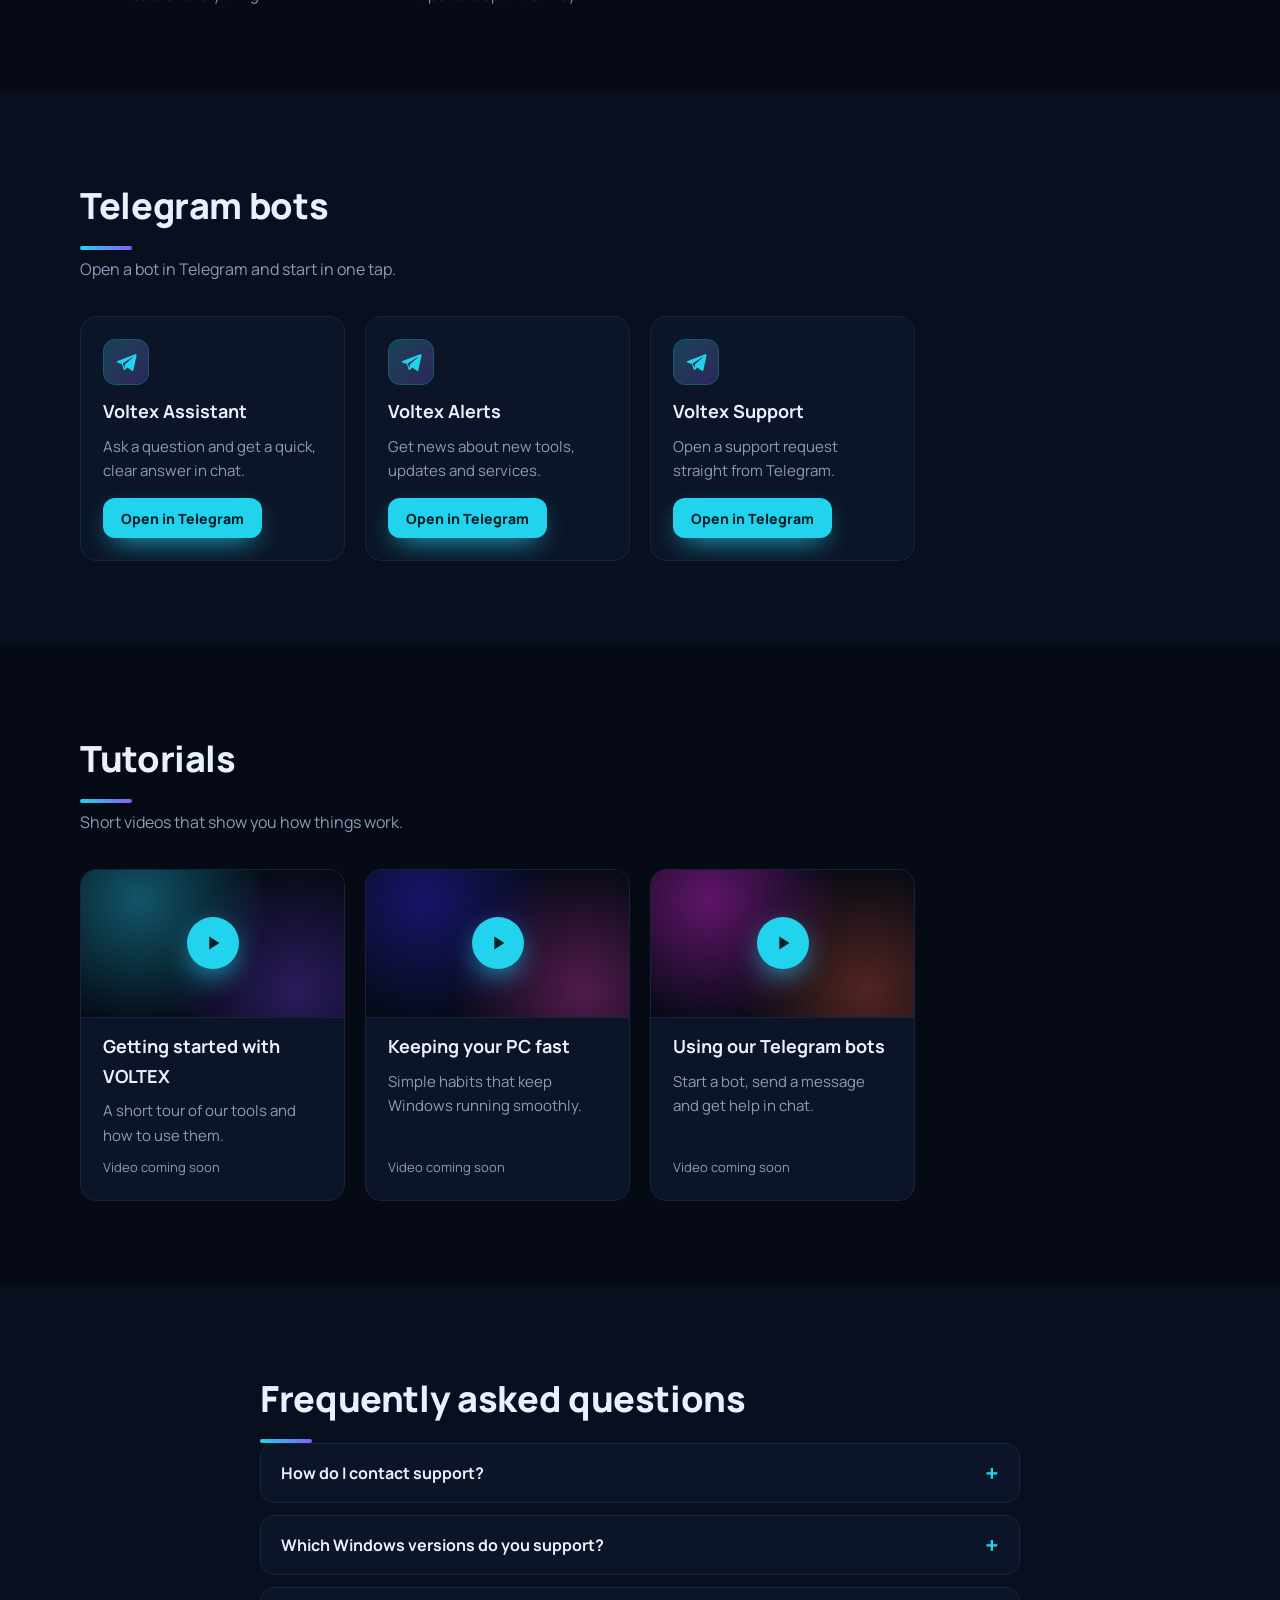
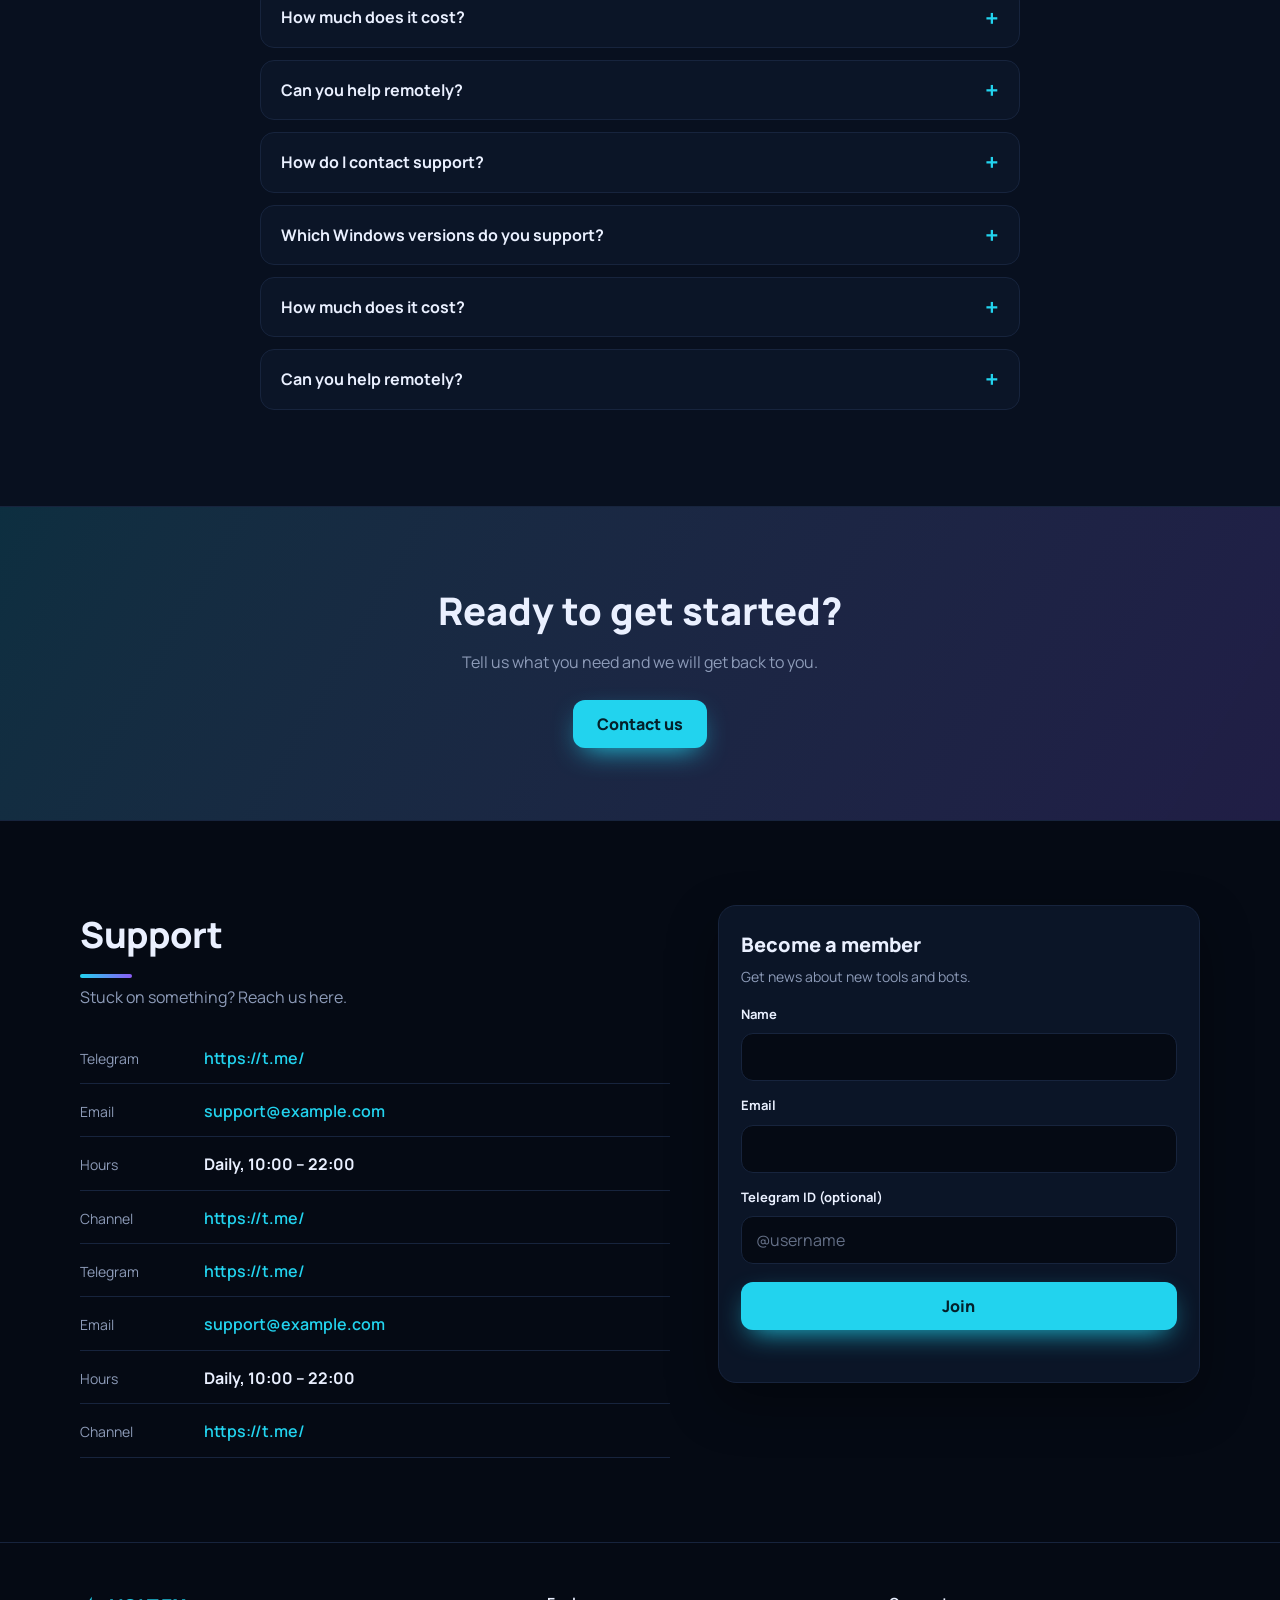
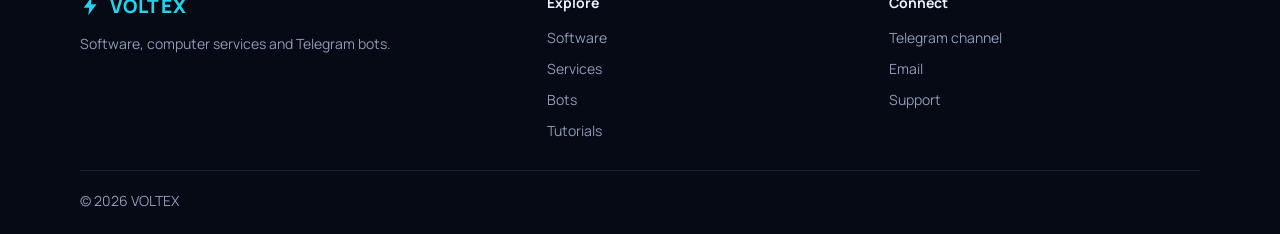
==== commit 8edc2bb4: "Add files via upload" ====
--- a/index.html
+++ b/index.html
@@ -3,7 +3,32 @@
 <head>
 <meta charset="utf-8">
 <meta name="viewport" content="width=device-width, initial-scale=1">
-<title>VOLTEX</title>
+<title>VOLTEX | Computer Services &amp; Telegram Bots | خدمات رایانه و ربات تلگرام</title>
+<meta name="description" content="Windows software, computer services and Telegram bots. نرم‌افزار ویندوز، خدمات رایانه و ربات تلگرامی با پشتیبانی فارسی و انگلیسی.">
+<meta name="robots" content="index,follow,max-image-preview:large">
+<meta name="theme-color" content="#050a14">
+<link rel="canonical" href="https://amir88987.github.io/VOLTEX-Site/">
+<link rel="icon" type="image/svg+xml" href="favicon.svg">
+<meta property="og:type" content="website">
+<meta property="og:site_name" content="VOLTEX">
+<meta property="og:title" content="VOLTEX | Software, Computer Services &amp; Telegram Bots">
+<meta property="og:description" content="Smart tools and expert help for your computer. ابزارهای هوشمند و کمک تخصصی برای رایانه شما.">
+<meta property="og:url" content="https://amir88987.github.io/VOLTEX-Site/">
+<meta property="og:image" content="https://amir88987.github.io/VOLTEX-Site/og-image.png">
+<meta property="og:image:width" content="1200">
+<meta property="og:image:height" content="630">
+<meta property="og:locale" content="en_US">
+<meta property="og:locale:alternate" content="fa_IR">
+<meta name="twitter:card" content="summary_large_image">
+<meta name="twitter:title" content="VOLTEX | Software, Computer Services &amp; Telegram Bots">
+<meta name="twitter:description" content="Smart tools and expert help for your computer. ابزارهای هوشمند و کمک تخصصی برای رایانه شما.">
+<meta name="twitter:image" content="https://amir88987.github.io/VOLTEX-Site/og-image.png">
+<script type="application/ld+json">
+{"@context":"https://schema.org","@graph":[
+{"@type":"Organization","@id":"https://amir88987.github.io/VOLTEX-Site/#org","name":"VOLTEX","url":"https://amir88987.github.io/VOLTEX-Site/","description":"VOLTEX builds Windows software, provides computer services and creates Telegram bots, with support in English and Persian.","knowsAbout":["Windows software","Computer services","Telegram bots","Data backup and recovery"],"availableLanguage":["English","Persian"]},
+{"@type":"WebSite","@id":"https://amir88987.github.io/VOLTEX-Site/#website","url":"https://amir88987.github.io/VOLTEX-Site/","name":"VOLTEX","inLanguage":["en","fa"],"publisher":{"@id":"https://amir88987.github.io/VOLTEX-Site/#org"}}
+]}
+</script>
 <script>
   (function(){try{var t=localStorage.getItem("vx-theme")||"dark",l=localStorage.getItem("vx-lang")||"en",r=document.documentElement;
   r.dataset.theme=t;r.lang=l;r.dir=l==="fa"?"rtl":"ltr";}catch(e){}})();
@@ -22,16 +47,16 @@
       VOLTEX
     </a>
     <nav class="links" id="links">
-      <a href="#about"><span class="en">About</span><span class="fa">معرفی</span></a>
-      <a href="#software"><span class="en">Software</span><span class="fa">نرم‌افزار</span></a>
-      <a href="#services"><span class="en">Services</span><span class="fa">خدمات</span></a>
-      <a href="#bots"><span class="en">Bots</span><span class="fa">ربات‌ها</span></a>
-      <a href="#tutorials"><span class="en">Tutorials</span><span class="fa">آموزش‌ها</span></a>
-      <a href="#faq"><span class="en">FAQ</span><span class="fa">سوالات</span></a>
-      <a href="#support"><span class="en">Support</span><span class="fa">پشتیبانی</span></a>
+      <a href="#about"><span class="en" lang="en">About</span><span class="fa" lang="fa">معرفی</span></a>
+      <a href="#software"><span class="en" lang="en">Software</span><span class="fa" lang="fa">نرم‌افزار</span></a>
+      <a href="#services"><span class="en" lang="en">Services</span><span class="fa" lang="fa">خدمات</span></a>
+      <a href="#bots"><span class="en" lang="en">Bots</span><span class="fa" lang="fa">ربات‌ها</span></a>
+      <a href="#tutorials"><span class="en" lang="en">Tutorials</span><span class="fa" lang="fa">آموزش‌ها</span></a>
+      <a href="#faq"><span class="en" lang="en">FAQ</span><span class="fa" lang="fa">سوالات</span></a>
+      <a href="#support"><span class="en" lang="en">Support</span><span class="fa" lang="fa">پشتیبانی</span></a>
     </nav>
     <div class="tools">
-      <button class="chip" id="langBtn" type="button" aria-label="Language"><span class="en">فارسی</span><span class="fa">EN</span></button>
+      <button class="chip" id="langBtn" type="button" aria-label="Language"><span class="en" lang="en">فارسی</span><span class="fa" lang="fa">EN</span></button>
       <button class="chip round" id="themeBtn" type="button" aria-label="Theme">
         <svg class="i-moon" width="18" height="18" viewBox="0 0 24 24" fill="none" stroke="currentColor" stroke-width="2"><path d="M21 12.8A9 9 0 1 1 11.2 3a7 7 0 0 0 9.8 9.8z"/></svg>
         <svg class="i-sun" width="18" height="18" viewBox="0 0 24 24" fill="none" stroke="currentColor" stroke-width="2"><circle cx="12" cy="12" r="4"/><path d="M12 2v2M12 20v2M4.9 4.9l1.4 1.4M17.7 17.7l1.4 1.4M2 12h2M20 12h2M4.9 19.1l1.4-1.4M17.7 6.3l1.4-1.4"/></svg>
@@ -47,110 +72,110 @@
 <section class="hero" id="home">
   <div class="aurora" aria-hidden="true"><i></i><i></i><i></i></div>
   <div class="wrap">
-    <span class="pill"><span class="en">Software, services and bots</span><span class="fa">نرم‌افزار، خدمات و ربات‌ها</span></span>
+    <span class="pill"><span class="en" lang="en">Software, services and bots</span><span class="fa" lang="fa">نرم‌افزار، خدمات و ربات‌ها</span></span>
     <h1>
-      <span class="en">Smart tools and <em class="gt">expert help</em> for your computer</span>
-      <span class="fa">ابزارهای هوشمند و <em class="gt">کمک تخصصی</em> برای رایانه شما</span>
+      <span class="en" lang="en">Smart tools and <em class="gt">expert help</em> for your computer</span>
+      <span class="fa" lang="fa">ابزارهای هوشمند و <em class="gt">کمک تخصصی</em> برای رایانه شما</span>
     </h1>
     <p class="lead">
-      <span class="en">VOLTEX builds software, runs computer services and creates Telegram bots. Explore what we offer, learn with our tutorials, or get in touch.</span>
-      <span class="fa">VOLTEX نرم‌افزار می‌سازد، خدمات رایانه ارائه می‌دهد و ربات تلگرامی طراحی می‌کند. محصولات ما را ببینید، از آموزش‌ها یاد بگیرید یا با ما تماس بگیرید.</span>
+      <span class="en" lang="en">VOLTEX builds software, runs computer services and creates Telegram bots. Explore what we offer, learn with our tutorials, or get in touch.</span>
+      <span class="fa" lang="fa">VOLTEX نرم‌افزار می‌سازد، خدمات رایانه ارائه می‌دهد و ربات تلگرامی طراحی می‌کند. محصولات ما را ببینید، از آموزش‌ها یاد بگیرید یا با ما تماس بگیرید.</span>
     </p>
     <div class="cta">
-      <a class="btn" href="#software"><span class="en">Explore software</span><span class="fa">مشاهده نرم‌افزارها</span></a>
-      <a class="btn ghost" href="#bots"><span class="en">Telegram bots</span><span class="fa">ربات‌های تلگرامی</span></a>
+      <a class="btn" href="#software"><span class="en" lang="en">Explore software</span><span class="fa" lang="fa">مشاهده نرم‌افزارها</span></a>
+      <a class="btn ghost" href="#bots"><span class="en" lang="en">Telegram bots</span><span class="fa" lang="fa">ربات‌های تلگرامی</span></a>
     </div>
     <div class="stage" aria-hidden="true">
-      <div class="fl a"><svg width="20" height="20" viewBox="0 0 24 24" fill="none" stroke="currentColor" stroke-width="1.8" stroke-linecap="round" stroke-linejoin="round"><path d="M12 3 4 6v6c0 4.5 3.2 8 8 9 4.8-1 8-4.5 8-9V6z"/><path d="M9 12l2 2 4-4"/></svg><span><span class="en">Protected</span><span class="fa">محافظت‌شده</span></span></div>
-      <div class="fl b"><svg width="20" height="20" viewBox="0 0 24 24" fill="currentColor"><path d="M21.9 3.6 2.8 11c-1.3.5-1.3 1.3-.2 1.6l4.9 1.5 1.9 5.8c.2.6.1.8.7.8.5 0 .7-.2 1-.5l2.4-2.3 4.9 3.6c.9.5 1.5.2 1.7-.8L23.5 5c.3-1.3-.5-1.9-1.6-1.4z"/></svg><span><span class="en">Backup complete</span><span class="fa">پشتیبان‌گیری کامل شد</span></span></div>
+      <div class="fl a"><svg width="20" height="20" viewBox="0 0 24 24" fill="none" stroke="currentColor" stroke-width="1.8" stroke-linecap="round" stroke-linejoin="round"><path d="M12 3 4 6v6c0 4.5 3.2 8 8 9 4.8-1 8-4.5 8-9V6z"/><path d="M9 12l2 2 4-4"/></svg><span><span class="en" lang="en">Protected</span><span class="fa" lang="fa">محافظت‌شده</span></span></div>
+      <div class="fl b"><svg width="20" height="20" viewBox="0 0 24 24" fill="currentColor"><path d="M21.9 3.6 2.8 11c-1.3.5-1.3 1.3-.2 1.6l4.9 1.5 1.9 5.8c.2.6.1.8.7.8.5 0 .7-.2 1-.5l2.4-2.3 4.9 3.6c.9.5 1.5.2 1.7-.8L23.5 5c.3-1.3-.5-1.9-1.6-1.4z"/></svg><span><span class="en" lang="en">Backup complete</span><span class="fa" lang="fa">پشتیبان‌گیری کامل شد</span></span></div>
     <div class="mock">
       <div class="mock-top"><i></i><i></i><i></i><span>VOLTEX</span></div>
       <div class="mock-body">
-        <div class="mrow"><span><span class="en">System cleanup</span><span class="fa">پاکسازی سیستم</span></span><b>98%</b><div class="mbar"><span class="f" style="--w:98%"></span></div></div>
-        <div class="mrow"><span><span class="en">Backup</span><span class="fa">پشتیبان‌گیری</span></span><b>100%</b><div class="mbar"><span class="f" style="--w:100%"></span></div></div>
-        <div class="mrow"><span><span class="en">Security scan</span><span class="fa">اسکن امنیتی</span></span><b>76%</b><div class="mbar"><span class="f" style="--w:76%"></span></div></div>
+        <div class="mrow"><span><span class="en" lang="en">System cleanup</span><span class="fa" lang="fa">پاکسازی سیستم</span></span><b>98%</b><div class="mbar"><span class="f" style="--w:98%"></span></div></div>
+        <div class="mrow"><span><span class="en" lang="en">Backup</span><span class="fa" lang="fa">پشتیبان‌گیری</span></span><b>100%</b><div class="mbar"><span class="f" style="--w:100%"></span></div></div>
+        <div class="mrow"><span><span class="en" lang="en">Security scan</span><span class="fa" lang="fa">اسکن امنیتی</span></span><b>76%</b><div class="mbar"><span class="f" style="--w:76%"></span></div></div>
       </div>
     </div>
     </div>
   </div>
 </section>
 
-<section class="stats"><div class="wrap stats-in" id="statsRow"></div></section>
+<section class="stats"><div class="wrap stats-in" id="statsRow"><!--P:stats--><div class="stat"><b>Win 10/11</b><span><span class="en" lang="en">Windows support</span><span class="fa" lang="fa">پشتیبانی ویندوز</span></span></div><div class="stat"><b>Telegram</b><span><span class="en" lang="en">Bots and automation</span><span class="fa" lang="fa">ربات و اتوماسیون</span></span></div><div class="stat"><b>Remote</b><span><span class="en" lang="en">Help from anywhere</span><span class="fa" lang="fa">کمک از هر جا</span></span></div><div class="stat"><b>EN · FA</b><span><span class="en" lang="en">Two languages</span><span class="fa" lang="fa">دو زبانه</span></span></div><!--/P:stats--></div></section>
 
 <section class="sec" id="about">
   <div class="wrap narrow">
-    <h2 class="sh"><span class="en">About VOLTEX</span><span class="fa">درباره VOLTEX</span></h2>
-    <div class="about" id="aboutText"></div>
-  </div>
-  <div class="wrap">
-    <h3 class="sh2"><span class="en">Why VOLTEX</span><span class="fa">چرا VOLTEX</span></h3>
-    <div class="cards" id="featuresCards"></div>
+    <h2 class="sh"><span class="en" lang="en">About VOLTEX</span><span class="fa" lang="fa">درباره VOLTEX</span></h2>
+    <div class="about" id="aboutText"><!--P:about--><p class="en" lang="en">VOLTEX is a small technology studio that builds practical Windows software, solves everyday computer problems and designs Telegram bots that save people time.</p><p class="en" lang="en">We keep things simple: clear communication, careful work and results you can rely on, in English or Persian.</p><p class="fa" lang="fa">VOLTEX یک استودیوی فناوری است که نرم‌افزار کاربردی برای ویندوز می‌سازد، مشکلات روزمره رایانه را حل می‌کند و ربات‌های تلگرامی طراحی می‌کند که در وقت شما صرفه‌جویی می‌کنند.</p><p class="fa" lang="fa">ما ساده کار می‌کنیم: ارتباط شفاف، کار دقیق و نتیجه‌ای قابل اتکا، به زبان فارسی یا انگلیسی.</p><!--/P:about--></div>
+  </div>
+  <div class="wrap">
+    <h3 class="sh2"><span class="en" lang="en">Why VOLTEX</span><span class="fa" lang="fa">چرا VOLTEX</span></h3>
+    <div class="cards" id="featuresCards"><!--P:features--><article class="card"><div class="ico"><svg viewBox="0 0 24 24" aria-hidden="true"><path d="M12 15l-3-3a15 15 0 0 1 5-8c2-1.5 5-1.5 6-1.5 0 1 0 4-1.5 6a15 15 0 0 1-8 5z M9 12H5l2-3h4 M12 15v4l3-2v-4 M5 15c-1 1-1.5 4-1.5 4s3-.5 4-1.5"/></svg></div><h3><span class="en" lang="en">Fast turnaround</span><span class="fa" lang="fa">تحویل سریع</span></h3><p><span class="en" lang="en">Clear scope, quick delivery and no unnecessary steps.</span><span class="fa" lang="fa">کار شفاف، تحویل سریع و بدون مراحل اضافه.</span></p></article><article class="card"><div class="ico"><svg viewBox="0 0 24 24" aria-hidden="true"><path d="M12 3 4 6v6c0 4.5 3.2 8 8 9 4.8-1 8-4.5 8-9V6z M9 12l2 2 4-4"/></svg></div><h3><span class="en" lang="en">Careful with your data</span><span class="fa" lang="fa">مراقب اطلاعات شما</span></h3><p><span class="en" lang="en">We back up first and treat your files with care.</span><span class="fa" lang="fa">اول پشتیبان می‌گیریم و با فایل‌های شما با دقت رفتار می‌کنیم.</span></p></article><article class="card"><div class="ico"><svg viewBox="0 0 24 24" aria-hidden="true"><path d="M12 21a9 9 0 1 0 0-18 9 9 0 0 0 0 18z M3 12h18 M12 3c2.5 2.7 3.8 5.7 3.8 9s-1.3 6.3-3.8 9c-2.5-2.7-3.8-5.7-3.8-9S9.5 5.7 12 3z"/></svg></div><h3><span class="en" lang="en">English and Persian</span><span class="fa" lang="fa">فارسی و انگلیسی</span></h3><p><span class="en" lang="en">Support and tools in the language you prefer.</span><span class="fa" lang="fa">پشتیبانی و ابزارها به زبانی که ترجیح می‌دهید.</span></p></article><article class="card"><div class="ico"><svg viewBox="0 0 24 24" aria-hidden="true"><path d="M16 20v-1a4 4 0 0 0-4-4H7a4 4 0 0 0-4 4v1 M9.5 11a3.5 3.5 0 1 0 0-7 3.5 3.5 0 0 0 0 7z M21 20v-1a4 4 0 0 0-3-3.9 M16 4.1a3.5 3.5 0 0 1 0 6.8"/></svg></div><h3><span class="en" lang="en">Real human support</span><span class="fa" lang="fa">پشتیبانی انسانی</span></h3><p><span class="en" lang="en">Talk to a person who understands your setup.</span><span class="fa" lang="fa">با کسی صحبت کنید که وضعیت شما را می‌فهمد.</span></p></article><!--/P:features--></div>
   </div>
 </section>
 
 <section class="sec alt" id="software">
   <div class="wrap">
-    <h2 class="sh"><span class="en">Software</span><span class="fa">نرم‌افزارها</span></h2>
-    <p class="sub"><span class="en">Tools we build and maintain.</span><span class="fa">ابزارهایی که می‌سازیم و نگهداری می‌کنیم.</span></p>
-    <div class="cards" id="softwareCards"></div>
+    <h2 class="sh"><span class="en" lang="en">Software</span><span class="fa" lang="fa">نرم‌افزارها</span></h2>
+    <p class="sub"><span class="en" lang="en">Tools we build and maintain.</span><span class="fa" lang="fa">ابزارهایی که می‌سازیم و نگهداری می‌کنیم.</span></p>
+    <div class="cards" id="softwareCards"><!--P:software--><article class="card"><div class="ico"><svg viewBox="0 0 24 24" aria-hidden="true"><path d="M12 3l1.8 5.2L19 10l-5.2 1.8L12 17l-1.8-5.2L5 10l5.2-1.8z"/></svg></div><h3><span class="en" lang="en">VOLTEX Cleaner</span><span class="fa" lang="fa">پاک‌کننده VOLTEX</span></h3><p><span class="en" lang="en">Free up space, remove junk files and keep Windows running fast.</span><span class="fa" lang="fa">فضا آزاد کنید، فایل‌های اضافی را حذف کنید و ویندوز را سریع نگه دارید.</span></p></article><article class="card"><div class="ico"><svg viewBox="0 0 24 24" aria-hidden="true"><path d="M4 7c0-1.7 3.6-3 8-3s8 1.3 8 3-3.6 3-8 3-8-1.3-8-3z M4 7v5c0 1.7 3.6 3 8 3s8-1.3 8-3V7 M4 12v5c0 1.7 3.6 3 8 3s8-1.3 8-3v-5"/></svg></div><h3><span class="en" lang="en">VOLTEX Backup</span><span class="fa" lang="fa">پشتیبان VOLTEX</span></h3><p><span class="en" lang="en">Automatic backups of your documents and settings, stored where you choose.</span><span class="fa" lang="fa">پشتیبان‌گیری خودکار از اسناد و تنظیمات، در مکانی که خودتان انتخاب می‌کنید.</span></p></article><article class="card"><div class="ico"><svg viewBox="0 0 24 24" aria-hidden="true"><path d="M14.7 6.3a4 4 0 0 0-5.4 5.2L3 17.8 6.2 21l6.3-6.3a4 4 0 0 0 5.2-5.4l-2.6 2.6-2.2-.5-.5-2.2z"/></svg></div><h3><span class="en" lang="en">VOLTEX Toolkit</span><span class="fa" lang="fa">جعبه‌ابزار VOLTEX</span></h3><p><span class="en" lang="en">Small utilities for everyday Windows tasks, together in one app.</span><span class="fa" lang="fa">ابزارهای کوچک برای کارهای روزمره ویندوز، همه در یک برنامه.</span></p></article><article class="card"><div class="ico"><svg viewBox="0 0 24 24" aria-hidden="true"><path d="M12 3 4 6v6c0 4.5 3.2 8 8 9 4.8-1 8-4.5 8-9V6z M9 12l2 2 4-4"/></svg></div><h3><span class="en" lang="en">VOLTEX Guard</span><span class="fa" lang="fa">محافظ VOLTEX</span></h3><p><span class="en" lang="en">Simple checks that help you spot risky settings and unwanted programs.</span><span class="fa" lang="fa">بررسی‌های ساده برای پیدا کردن تنظیمات پرخطر و برنامه‌های ناخواسته.</span></p></article><!--/P:software--></div>
   </div>
 </section>
 
 <section class="sec" id="services">
   <div class="wrap">
-    <h2 class="sh"><span class="en">Computer services</span><span class="fa">خدمات رایانه</span></h2>
-    <p class="sub"><span class="en">Hands-on help for your PC.</span><span class="fa">کمک تخصصی برای سیستم شما.</span></p>
-    <div class="cards" id="servicesCards"></div>
-    <h3 class="sh2"><span class="en">How it works</span><span class="fa">چطور کار می‌کند</span></h3>
-    <ol class="steps" id="stepsList"></ol>
+    <h2 class="sh"><span class="en" lang="en">Computer services</span><span class="fa" lang="fa">خدمات رایانه</span></h2>
+    <p class="sub"><span class="en" lang="en">Hands-on help for your PC.</span><span class="fa" lang="fa">کمک تخصصی برای سیستم شما.</span></p>
+    <div class="cards" id="servicesCards"><!--P:services--><article class="card"><div class="ico"><svg viewBox="0 0 24 24" aria-hidden="true"><path d="M3 5h18v11H3z M8 20h8 M12 16v4"/></svg></div><h3><span class="en" lang="en">Windows setup and upgrades</span><span class="fa" lang="fa">نصب و ارتقای ویندوز</span></h3><p><span class="en" lang="en">Clean installs, drivers, updates and the programs you need.</span><span class="fa" lang="fa">نصب تمیز، درایورها، به‌روزرسانی و برنامه‌های مورد نیاز شما.</span></p></article><article class="card"><div class="ico"><svg viewBox="0 0 24 24" aria-hidden="true"><path d="M12 3 4 6v6c0 4.5 3.2 8 8 9 4.8-1 8-4.5 8-9V6z M9 12l2 2 4-4"/></svg></div><h3><span class="en" lang="en">Virus and malware removal</span><span class="fa" lang="fa">حذف ویروس و بدافزار</span></h3><p><span class="en" lang="en">Clean up infected systems and make them fast and safe again.</span><span class="fa" lang="fa">پاکسازی سیستم‌های آلوده و برگرداندن سرعت و امنیت.</span></p></article><article class="card"><div class="ico"><svg viewBox="0 0 24 24" aria-hidden="true"><path d="M4 7c0-1.7 3.6-3 8-3s8 1.3 8 3-3.6 3-8 3-8-1.3-8-3z M4 7v5c0 1.7 3.6 3 8 3s8-1.3 8-3V7 M4 12v5c0 1.7 3.6 3 8 3s8-1.3 8-3v-5"/></svg></div><h3><span class="en" lang="en">Data recovery and backup</span><span class="fa" lang="fa">بازیابی و پشتیبان‌گیری اطلاعات</span></h3><p><span class="en" lang="en">Recover lost files and set up a backup routine that works.</span><span class="fa" lang="fa">بازیابی فایل‌های از دست رفته و راه‌اندازی پشتیبان‌گیری پایدار.</span></p></article><article class="card"><div class="ico"><svg viewBox="0 0 24 24" aria-hidden="true"><path d="M16 20v-1a4 4 0 0 0-4-4H7a4 4 0 0 0-4 4v1 M9.5 11a3.5 3.5 0 1 0 0-7 3.5 3.5 0 0 0 0 7z M21 20v-1a4 4 0 0 0-3-3.9 M16 4.1a3.5 3.5 0 0 1 0 6.8"/></svg></div><h3><span class="en" lang="en">Remote support</span><span class="fa" lang="fa">پشتیبانی از راه دور</span></h3><p><span class="en" lang="en">Get help with your computer without leaving your desk.</span><span class="fa" lang="fa">بدون ترک میز کار خود برای رایانه‌تان کمک بگیرید.</span></p></article><!--/P:services--></div>
+    <h3 class="sh2"><span class="en" lang="en">How it works</span><span class="fa" lang="fa">چطور کار می‌کند</span></h3>
+    <ol class="steps" id="stepsList"><!--P:steps--><li><span class="n">1</span><div><h4><span class="en" lang="en">Tell us what you need</span><span class="fa" lang="fa">نیاز خود را بگویید</span></h4><p><span class="en" lang="en">Message us on Telegram or email with a short description.</span><span class="fa" lang="fa">از طریق تلگرام یا ایمیل، کوتاه توضیح بدهید.</span></p></div></li><li><span class="n">2</span><div><h4><span class="en" lang="en">We get to work</span><span class="fa" lang="fa">ما شروع می‌کنیم</span></h4><p><span class="en" lang="en">We agree on the plan and take care of everything.</span><span class="fa" lang="fa">روی برنامه توافق می‌کنیم و همه چیز را انجام می‌دهیم.</span></p></div></li><li><span class="n">3</span><div><h4><span class="en" lang="en">You are up and running</span><span class="fa" lang="fa">آماده استفاده</span></h4><p><span class="en" lang="en">You get the result plus simple tips to keep it that way.</span><span class="fa" lang="fa">نتیجه را تحویل می‌گیرید، همراه با نکات ساده برای ادامه.</span></p></div></li><!--/P:steps--></ol>
   </div>
 </section>
 
 <section class="sec alt" id="bots">
   <div class="wrap">
-    <h2 class="sh"><span class="en">Telegram bots</span><span class="fa">ربات‌های تلگرامی</span></h2>
-    <p class="sub"><span class="en">Open a bot in Telegram and start in one tap.</span><span class="fa">ربات را در تلگرام باز کنید و با یک لمس شروع کنید.</span></p>
-    <div class="cards" id="botsCards"></div>
+    <h2 class="sh"><span class="en" lang="en">Telegram bots</span><span class="fa" lang="fa">ربات‌های تلگرامی</span></h2>
+    <p class="sub"><span class="en" lang="en">Open a bot in Telegram and start in one tap.</span><span class="fa" lang="fa">ربات را در تلگرام باز کنید و با یک لمس شروع کنید.</span></p>
+    <div class="cards" id="botsCards"><!--P:bots--><article class="card"><div class="ico tg"><svg width="22" height="22" viewBox="0 0 24 24" fill="currentColor"><path d="M21.9 3.6 2.8 11c-1.3.5-1.3 1.3-.2 1.6l4.9 1.5 1.9 5.8c.2.6.1.8.7.8.5 0 .7-.2 1-.5l2.4-2.3 4.9 3.6c.9.5 1.5.2 1.7-.8L23.5 5c.3-1.3-.5-1.9-1.6-1.4zM8.2 13.5l10.8-6.8c.5-.3 1-.1.6.2l-8.8 7.9-.3 3.7z"/></svg></div><h3>Voltex Assistant</h3><p><span class="en" lang="en">Ask a question and get a quick, clear answer in chat.</span><span class="fa" lang="fa">سوال بپرسید و در چت پاسخ سریع و روشن بگیرید.</span></p><a class="btn small" href="https://t.me/" target="_blank" rel="noopener"><span class="en" lang="en">Open in Telegram</span><span class="fa" lang="fa">باز کردن در تلگرام</span></a></article><article class="card"><div class="ico tg"><svg width="22" height="22" viewBox="0 0 24 24" fill="currentColor"><path d="M21.9 3.6 2.8 11c-1.3.5-1.3 1.3-.2 1.6l4.9 1.5 1.9 5.8c.2.6.1.8.7.8.5 0 .7-.2 1-.5l2.4-2.3 4.9 3.6c.9.5 1.5.2 1.7-.8L23.5 5c.3-1.3-.5-1.9-1.6-1.4zM8.2 13.5l10.8-6.8c.5-.3 1-.1.6.2l-8.8 7.9-.3 3.7z"/></svg></div><h3>Voltex Alerts</h3><p><span class="en" lang="en">Get news about new tools, updates and services.</span><span class="fa" lang="fa">از ابزارها، به‌روزرسانی‌ها و خدمات جدید باخبر شوید.</span></p><a class="btn small" href="https://t.me/" target="_blank" rel="noopener"><span class="en" lang="en">Open in Telegram</span><span class="fa" lang="fa">باز کردن در تلگرام</span></a></article><article class="card"><div class="ico tg"><svg width="22" height="22" viewBox="0 0 24 24" fill="currentColor"><path d="M21.9 3.6 2.8 11c-1.3.5-1.3 1.3-.2 1.6l4.9 1.5 1.9 5.8c.2.6.1.8.7.8.5 0 .7-.2 1-.5l2.4-2.3 4.9 3.6c.9.5 1.5.2 1.7-.8L23.5 5c.3-1.3-.5-1.9-1.6-1.4zM8.2 13.5l10.8-6.8c.5-.3 1-.1.6.2l-8.8 7.9-.3 3.7z"/></svg></div><h3>Voltex Support</h3><p><span class="en" lang="en">Open a support request straight from Telegram.</span><span class="fa" lang="fa">درخواست پشتیبانی را مستقیم از تلگرام ثبت کنید.</span></p><a class="btn small" href="https://t.me/" target="_blank" rel="noopener"><span class="en" lang="en">Open in Telegram</span><span class="fa" lang="fa">باز کردن در تلگرام</span></a></article><!--/P:bots--></div>
   </div>
 </section>
 
 <section class="sec" id="tutorials">
   <div class="wrap">
-    <h2 class="sh"><span class="en">Tutorials</span><span class="fa">آموزش‌ها</span></h2>
-    <p class="sub"><span class="en">Short videos that show you how things work.</span><span class="fa">ویدیوهای کوتاه برای یادگیری کار با ابزارها.</span></p>
-    <div class="cards" id="tutorialsCards"></div>
+    <h2 class="sh"><span class="en" lang="en">Tutorials</span><span class="fa" lang="fa">آموزش‌ها</span></h2>
+    <p class="sub"><span class="en" lang="en">Short videos that show you how things work.</span><span class="fa" lang="fa">ویدیوهای کوتاه برای یادگیری کار با ابزارها.</span></p>
+    <div class="cards" id="tutorialsCards"><!--P:tutorials--><article class="card vid"><div class="thumb" style="--h:190;"><span class="play"><svg width="22" height="22" viewBox="0 0 24 24" fill="currentColor"><path d="M8 5v14l11-7z"/></svg></span></div><h3><span class="en" lang="en">Getting started with VOLTEX</span><span class="fa" lang="fa">شروع کار با VOLTEX</span></h3><p><span class="en" lang="en">A short tour of our tools and how to use them.</span><span class="fa" lang="fa">تور کوتاهی از ابزارهای ما و نحوه استفاده از آن‌ها.</span></p><span class="soon"><span class="en" lang="en">Video coming soon</span><span class="fa" lang="fa">ویدیو به‌زودی</span></span></article><article class="card vid"><div class="thumb" style="--h:245;"><span class="play"><svg width="22" height="22" viewBox="0 0 24 24" fill="currentColor"><path d="M8 5v14l11-7z"/></svg></span></div><h3><span class="en" lang="en">Keeping your PC fast</span><span class="fa" lang="fa">سریع نگه داشتن رایانه</span></h3><p><span class="en" lang="en">Simple habits that keep Windows running smoothly.</span><span class="fa" lang="fa">عادت‌های ساده برای روان ماندن ویندوز.</span></p><span class="soon"><span class="en" lang="en">Video coming soon</span><span class="fa" lang="fa">ویدیو به‌زودی</span></span></article><article class="card vid"><div class="thumb" style="--h:300;"><span class="play"><svg width="22" height="22" viewBox="0 0 24 24" fill="currentColor"><path d="M8 5v14l11-7z"/></svg></span></div><h3><span class="en" lang="en">Using our Telegram bots</span><span class="fa" lang="fa">استفاده از ربات‌های تلگرامی</span></h3><p><span class="en" lang="en">Start a bot, send a message and get help in chat.</span><span class="fa" lang="fa">ربات را استارت کنید، پیام بفرستید و در چت کمک بگیرید.</span></p><span class="soon"><span class="en" lang="en">Video coming soon</span><span class="fa" lang="fa">ویدیو به‌زودی</span></span></article><!--/P:tutorials--></div>
   </div>
 </section>
 
 <section class="sec alt" id="faq">
   <div class="wrap narrow">
-    <h2 class="sh"><span class="en">Frequently asked questions</span><span class="fa">سوالات متداول</span></h2>
-    <div class="faq" id="faqList"></div>
+    <h2 class="sh"><span class="en" lang="en">Frequently asked questions</span><span class="fa" lang="fa">سوالات متداول</span></h2>
+    <div class="faq" id="faqList"><!--P:faq--><details><summary><span class="en" lang="en">How do I contact support?</span><span class="fa" lang="fa">چطور با پشتیبانی تماس بگیرم؟</span></summary><p><span class="en" lang="en">Use the Telegram or email links in the Support section at the bottom of this page.</span><span class="fa" lang="fa">از لینک‌های تلگرام یا ایمیل در بخش پشتیبانی پایین همین صفحه استفاده کنید.</span></p></details><details><summary><span class="en" lang="en">Which Windows versions do you support?</span><span class="fa" lang="fa">از کدام نسخه‌های ویندوز پشتیبانی می‌کنید؟</span></summary><p><span class="en" lang="en">Windows 10 and Windows 11.</span><span class="fa" lang="fa">ویندوز ۱۰ و ویندوز ۱۱.</span></p></details><details><summary><span class="en" lang="en">How much does it cost?</span><span class="fa" lang="fa">هزینه چقدر است؟</span></summary><p><span class="en" lang="en">It depends on the task. Send us a short description and we will tell you the price before we start.</span><span class="fa" lang="fa">بستگی به نوع کار دارد. توضیح کوتاهی بفرستید و قبل از شروع، هزینه را اعلام می‌کنیم.</span></p></details><details><summary><span class="en" lang="en">Can you help remotely?</span><span class="fa" lang="fa">می‌توانید از راه دور کمک کنید؟</span></summary><p><span class="en" lang="en">Yes. Most problems can be solved remotely while you watch.</span><span class="fa" lang="fa">بله. بیشتر مشکلات از راه دور و همزمان با نظارت شما حل می‌شود.</span></p></details><!--/P:faq--></div>
   </div>
 </section>
 
 <section class="cta-band">
   <div class="wrap">
-    <h2><span class="en">Ready to get started?</span><span class="fa">آماده شروع هستید؟</span></h2>
-    <p><span class="en">Tell us what you need and we will get back to you.</span><span class="fa">نیاز خود را بگویید تا با شما تماس بگیریم.</span></p>
-    <a class="btn" href="#support"><span class="en">Contact us</span><span class="fa">تماس با ما</span></a>
+    <h2><span class="en" lang="en">Ready to get started?</span><span class="fa" lang="fa">آماده شروع هستید؟</span></h2>
+    <p><span class="en" lang="en">Tell us what you need and we will get back to you.</span><span class="fa" lang="fa">نیاز خود را بگویید تا با شما تماس بگیریم.</span></p>
+    <a class="btn" href="#support"><span class="en" lang="en">Contact us</span><span class="fa" lang="fa">تماس با ما</span></a>
   </div>
 </section>
 
 <section class="sec" id="support">
   <div class="wrap two">
     <div>
-      <h2 class="sh"><span class="en">Support</span><span class="fa">پشتیبانی</span></h2>
-      <p class="sub"><span class="en">Stuck on something? Reach us here.</span><span class="fa">مشکلی دارید؟ از اینجا با ما در تماس باشید.</span></p>
-      <ul class="contact" id="contactList"></ul>
+      <h2 class="sh"><span class="en" lang="en">Support</span><span class="fa" lang="fa">پشتیبانی</span></h2>
+      <p class="sub"><span class="en" lang="en">Stuck on something? Reach us here.</span><span class="fa" lang="fa">مشکلی دارید؟ از اینجا با ما در تماس باشید.</span></p>
+      <ul class="contact" id="contactList"><!--P:contact--><li><span><span class="en" lang="en">Telegram</span><span class="fa" lang="fa">تلگرام</span></span><a href="https://t.me/" dir="ltr" target="_blank" rel="noopener">https://t.me/</a></li><li><span><span class="en" lang="en">Email</span><span class="fa" lang="fa">ایمیل</span></span><a href="mailto:support@example.com" dir="ltr">support@example.com</a></li><li><span><span class="en" lang="en">Hours</span><span class="fa" lang="fa">ساعت پاسخگویی</span></span><b><span class="en" lang="en">Daily, 10:00 – 22:00</span><span class="fa" lang="fa">هر روز، ۱۰ تا ۲۲</span></b></li><li><span><span class="en" lang="en">Channel</span><span class="fa" lang="fa">کانال</span></span><a href="https://t.me/" dir="ltr" target="_blank" rel="noopener">https://t.me/</a></li><!--/P:contact--></ul>
     </div>
     <div class="panel join">
-      <h3><span class="en">Become a member</span><span class="fa">عضو شوید</span></h3>
-      <p class="hint"><span class="en">Get news about new tools and bots.</span><span class="fa">از ابزارها و ربات‌های جدید باخبر شوید.</span></p>
-      <div class="field"><label for="jName"><span class="en">Name</span><span class="fa">نام</span></label><input id="jName" type="text" autocomplete="name"></div>
-      <div class="field"><label for="jEmail"><span class="en">Email</span><span class="fa">ایمیل</span></label><input id="jEmail" type="email" dir="ltr" autocomplete="email"></div>
-      <div class="field"><label for="jTg"><span class="en">Telegram ID (optional)</span><span class="fa">آیدی تلگرام (اختیاری)</span></label><input id="jTg" type="text" dir="ltr" placeholder="@username"></div>
-      <button class="btn wide" id="joinBtn" type="button"><span class="en">Join</span><span class="fa">عضویت</span></button>
+      <h3><span class="en" lang="en">Become a member</span><span class="fa" lang="fa">عضو شوید</span></h3>
+      <p class="hint"><span class="en" lang="en">Get news about new tools and bots.</span><span class="fa" lang="fa">از ابزارها و ربات‌های جدید باخبر شوید.</span></p>
+      <div class="field"><label for="jName"><span class="en" lang="en">Name</span><span class="fa" lang="fa">نام</span></label><input id="jName" type="text" autocomplete="name"></div>
+      <div class="field"><label for="jEmail"><span class="en" lang="en">Email</span><span class="fa" lang="fa">ایمیل</span></label><input id="jEmail" type="email" dir="ltr" autocomplete="email"></div>
+      <div class="field"><label for="jTg"><span class="en" lang="en">Telegram ID (optional)</span><span class="fa" lang="fa">آیدی تلگرام (اختیاری)</span></label><input id="jTg" type="text" dir="ltr" placeholder="@username"></div>
+      <button class="btn wide" id="joinBtn" type="button"><span class="en" lang="en">Join</span><span class="fa" lang="fa">عضویت</span></button>
       <p class="msg" id="joinMsg" role="status"></p>
     </div>
   </div>
@@ -161,20 +186,20 @@
   <div class="wrap foot-grid">
     <div>
       <a class="brand" href="#top"><svg width="22" height="22" viewBox="0 0 24 24" aria-hidden="true"><path d="M13 2 4 14h6l-1 8 9-12h-6z" fill="currentColor"/></svg>VOLTEX</a>
-      <p class="fnote"><span class="en">Software, computer services and Telegram bots.</span><span class="fa">نرم‌افزار، خدمات رایانه و ربات‌های تلگرامی.</span></p>
+      <p class="fnote"><span class="en" lang="en">Software, computer services and Telegram bots.</span><span class="fa" lang="fa">نرم‌افزار، خدمات رایانه و ربات‌های تلگرامی.</span></p>
     </div>
     <div class="fcol">
-      <h5><span class="en">Explore</span><span class="fa">بخش‌ها</span></h5>
-      <a href="#software"><span class="en">Software</span><span class="fa">نرم‌افزار</span></a>
-      <a href="#services"><span class="en">Services</span><span class="fa">خدمات</span></a>
-      <a href="#bots"><span class="en">Bots</span><span class="fa">ربات‌ها</span></a>
-      <a href="#tutorials"><span class="en">Tutorials</span><span class="fa">آموزش‌ها</span></a>
+      <h5><span class="en" lang="en">Explore</span><span class="fa" lang="fa">بخش‌ها</span></h5>
+      <a href="#software"><span class="en" lang="en">Software</span><span class="fa" lang="fa">نرم‌افزار</span></a>
+      <a href="#services"><span class="en" lang="en">Services</span><span class="fa" lang="fa">خدمات</span></a>
+      <a href="#bots"><span class="en" lang="en">Bots</span><span class="fa" lang="fa">ربات‌ها</span></a>
+      <a href="#tutorials"><span class="en" lang="en">Tutorials</span><span class="fa" lang="fa">آموزش‌ها</span></a>
     </div>
     <div class="fcol">
-      <h5><span class="en">Connect</span><span class="fa">ارتباط</span></h5>
-      <a id="fTg" target="_blank" rel="noopener" hidden><span class="en">Telegram channel</span><span class="fa">کانال تلگرام</span></a>
-      <a id="fMail" hidden><span class="en">Email</span><span class="fa">ایمیل</span></a>
-      <a href="#support"><span class="en">Support</span><span class="fa">پشتیبانی</span></a>
+      <h5><span class="en" lang="en">Connect</span><span class="fa" lang="fa">ارتباط</span></h5>
+      <a id="fTg" target="_blank" rel="noopener" hidden><span class="en" lang="en">Telegram channel</span><span class="fa" lang="fa">کانال تلگرام</span></a>
+      <a id="fMail" hidden><span class="en" lang="en">Email</span><span class="fa" lang="fa">ایمیل</span></a>
+      <a href="#support"><span class="en" lang="en">Support</span><span class="fa" lang="fa">پشتیبانی</span></a>
     </div>
   </div>
   <div class="wrap foot-in"><span>© <span id="yr"></span> VOLTEX</span></div>
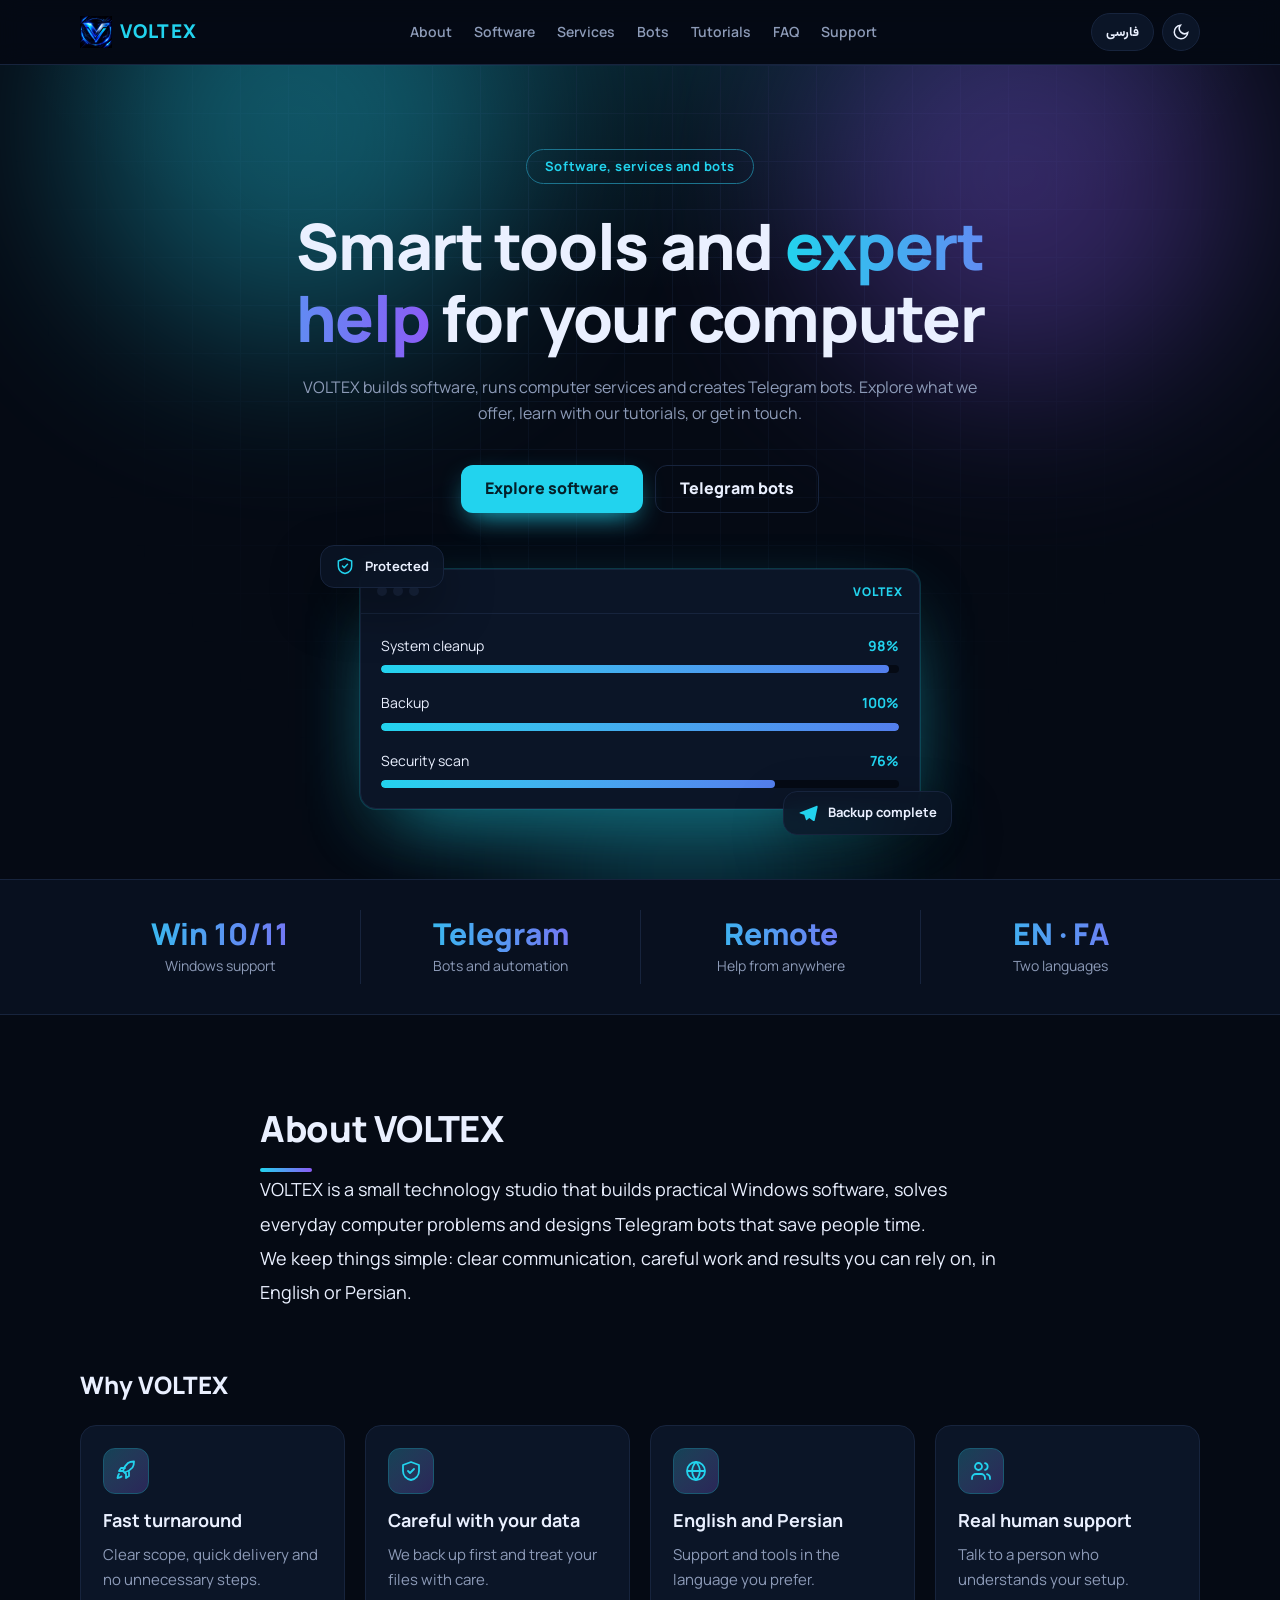
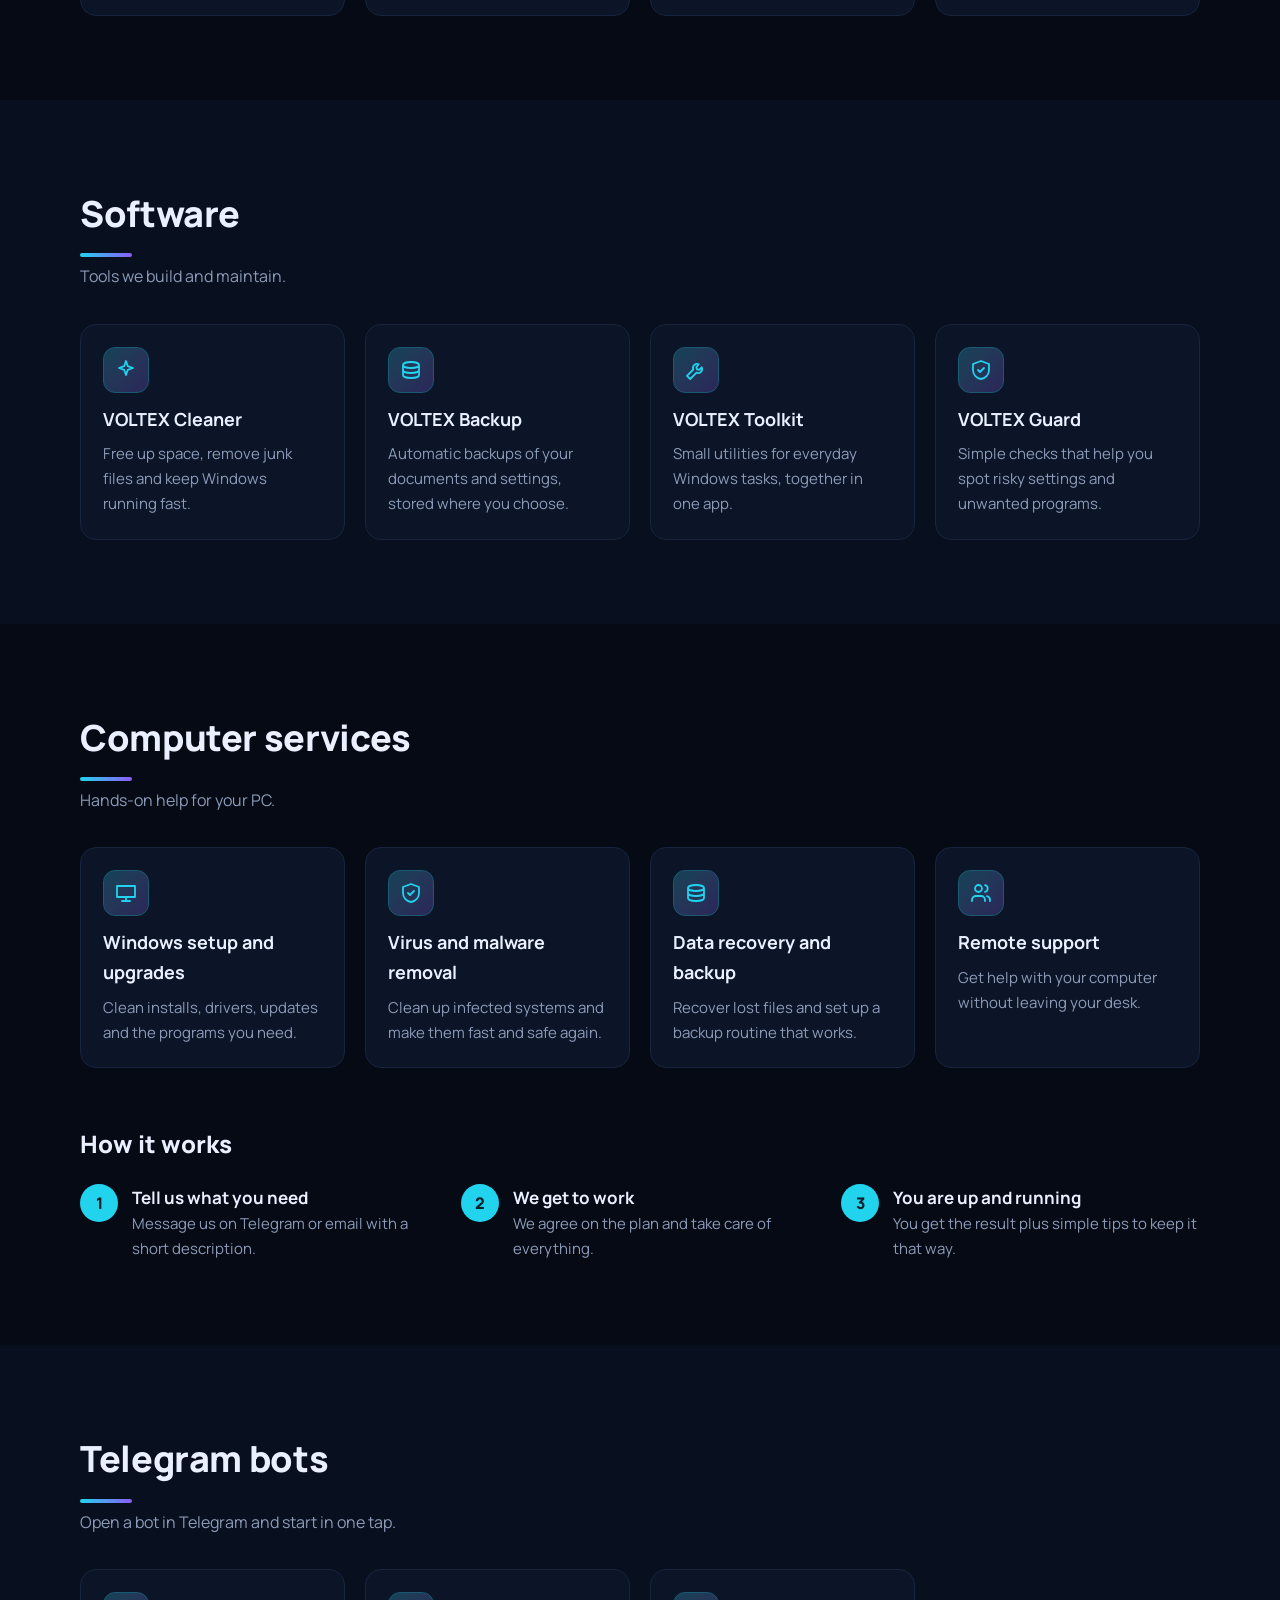
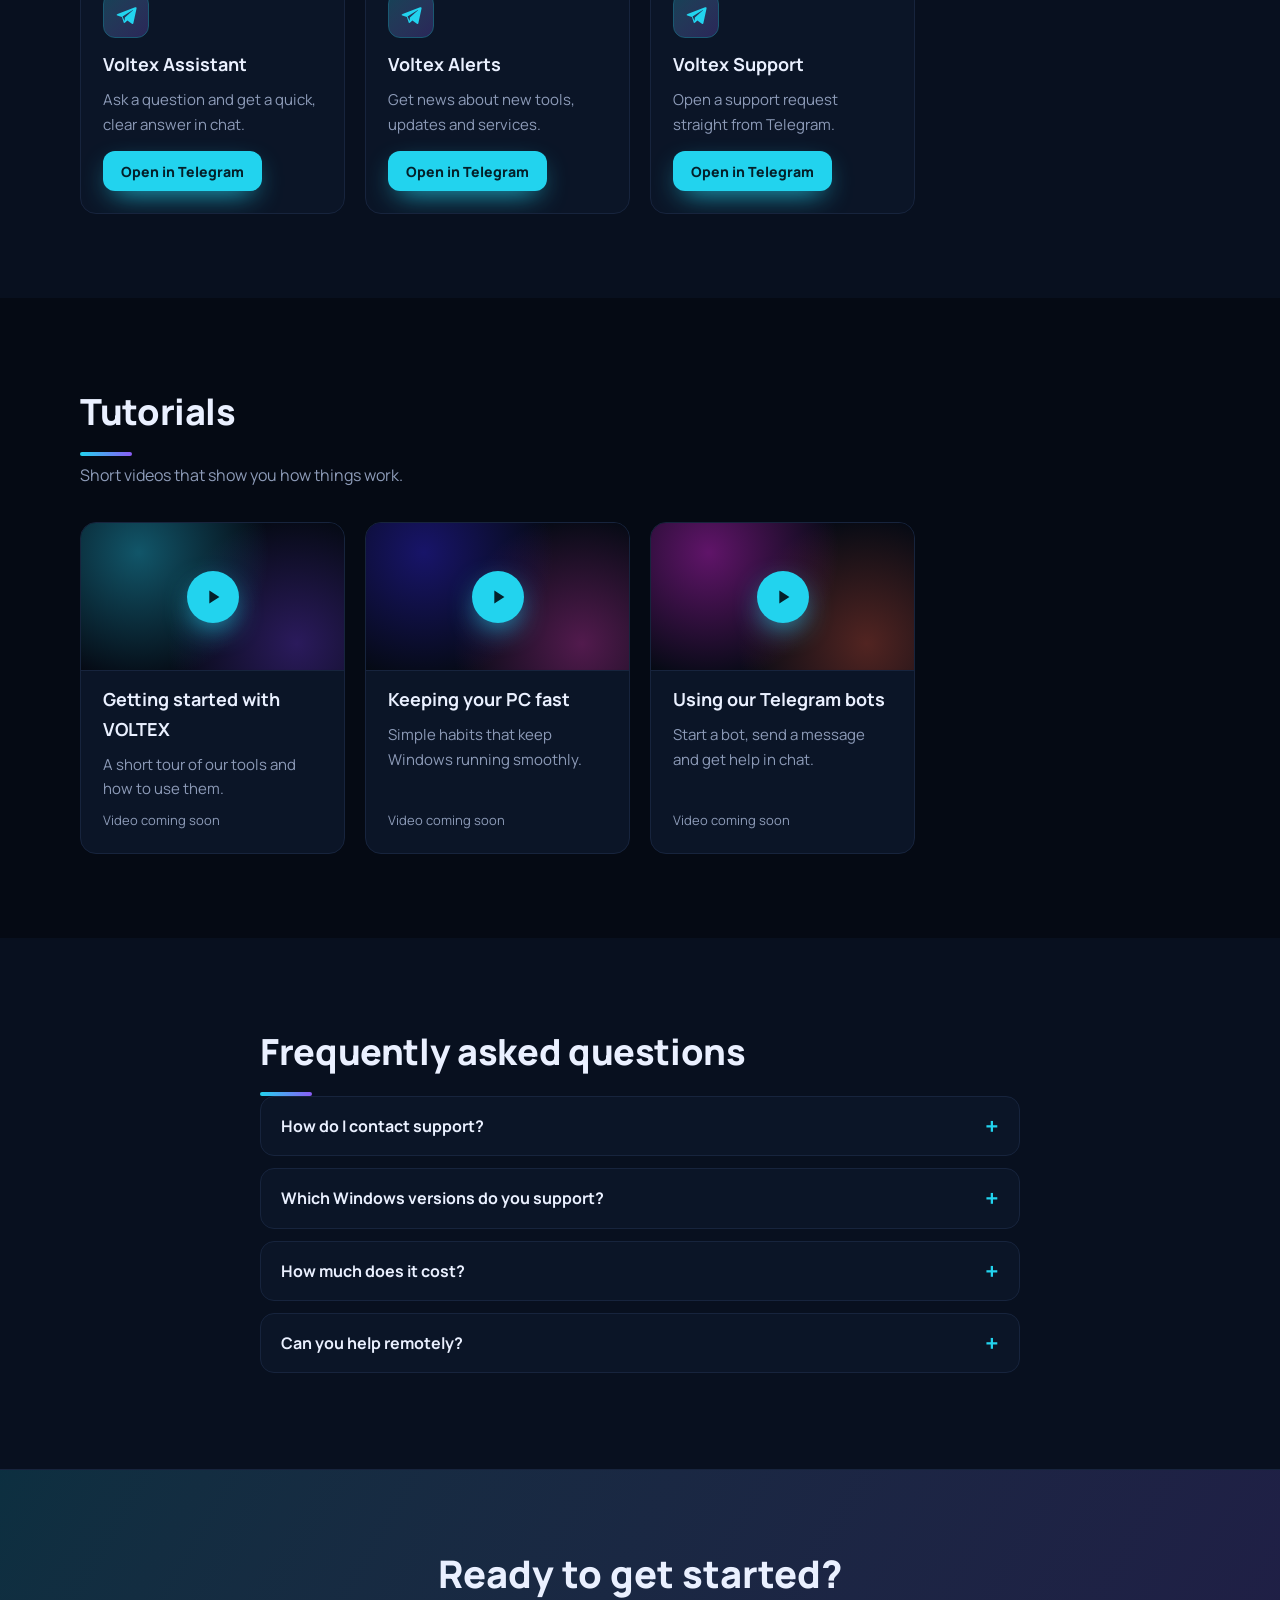
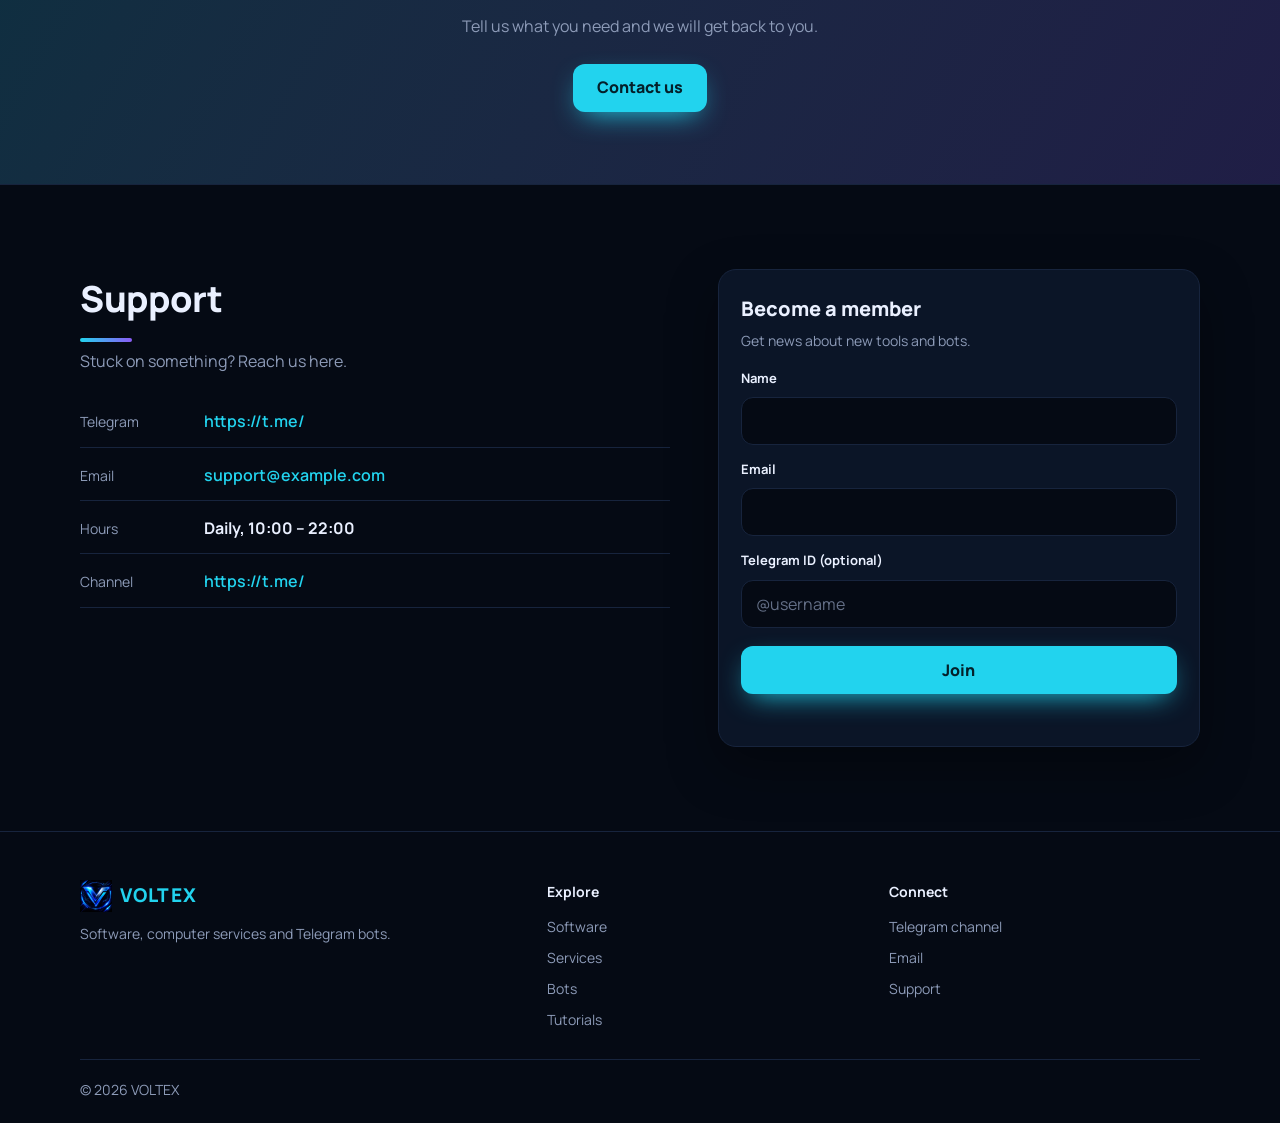
==== commit 1363bad1: "Add files via upload" ====
--- a/index.html
+++ b/index.html
@@ -8,7 +8,8 @@
 <meta name="robots" content="index,follow,max-image-preview:large">
 <meta name="theme-color" content="#050a14">
 <link rel="canonical" href="https://amir88987.github.io/VOLTEX-Site/">
-<link rel="icon" type="image/svg+xml" href="favicon.svg">
+<link rel="icon" type="image/png" sizes="64x64" href="favicon.png">
+<link rel="apple-touch-icon" href="apple-touch-icon.png">
 <meta property="og:type" content="website">
 <meta property="og:site_name" content="VOLTEX">
 <meta property="og:title" content="VOLTEX | Software, Computer Services &amp; Telegram Bots">
@@ -25,7 +26,7 @@
 <meta name="twitter:image" content="https://amir88987.github.io/VOLTEX-Site/og-image.png">
 <script type="application/ld+json">
 {"@context":"https://schema.org","@graph":[
-{"@type":"Organization","@id":"https://amir88987.github.io/VOLTEX-Site/#org","name":"VOLTEX","url":"https://amir88987.github.io/VOLTEX-Site/","description":"VOLTEX builds Windows software, provides computer services and creates Telegram bots, with support in English and Persian.","knowsAbout":["Windows software","Computer services","Telegram bots","Data backup and recovery"],"availableLanguage":["English","Persian"]},
+{"@type":"Organization","@id":"https://amir88987.github.io/VOLTEX-Site/#org","name":"VOLTEX","url":"https://amir88987.github.io/VOLTEX-Site/","logo":"https://amir88987.github.io/VOLTEX-Site/img/logo.png","description":"VOLTEX builds Windows software, provides computer services and creates Telegram bots, with support in English and Persian.","knowsAbout":["Windows software","Computer services","Telegram bots","Data backup and recovery"],"availableLanguage":["English","Persian"]},
 {"@type":"WebSite","@id":"https://amir88987.github.io/VOLTEX-Site/#website","url":"https://amir88987.github.io/VOLTEX-Site/","name":"VOLTEX","inLanguage":["en","fa"],"publisher":{"@id":"https://amir88987.github.io/VOLTEX-Site/#org"}}
 ]}
 </script>
@@ -43,7 +44,7 @@
 <header class="nav">
   <div class="wrap nav-in">
     <a class="brand" href="#top" aria-label="VOLTEX">
-      <svg width="22" height="22" viewBox="0 0 24 24" aria-hidden="true"><path d="M13 2 4 14h6l-1 8 9-12h-6z" fill="currentColor"/></svg>
+      <img class="logo" src="img/logo.png" width="32" height="32" alt="">
       VOLTEX
     </a>
     <nav class="links" id="links">
@@ -185,7 +186,7 @@
 <footer class="foot">
   <div class="wrap foot-grid">
     <div>
-      <a class="brand" href="#top"><svg width="22" height="22" viewBox="0 0 24 24" aria-hidden="true"><path d="M13 2 4 14h6l-1 8 9-12h-6z" fill="currentColor"/></svg>VOLTEX</a>
+      <a class="brand" href="#top"><img class="logo" src="img/logo.png" width="32" height="32" alt="">VOLTEX</a>
       <p class="fnote"><span class="en" lang="en">Software, computer services and Telegram bots.</span><span class="fa" lang="fa">نرم‌افزار، خدمات رایانه و ربات‌های تلگرامی.</span></p>
     </div>
     <div class="fcol">
